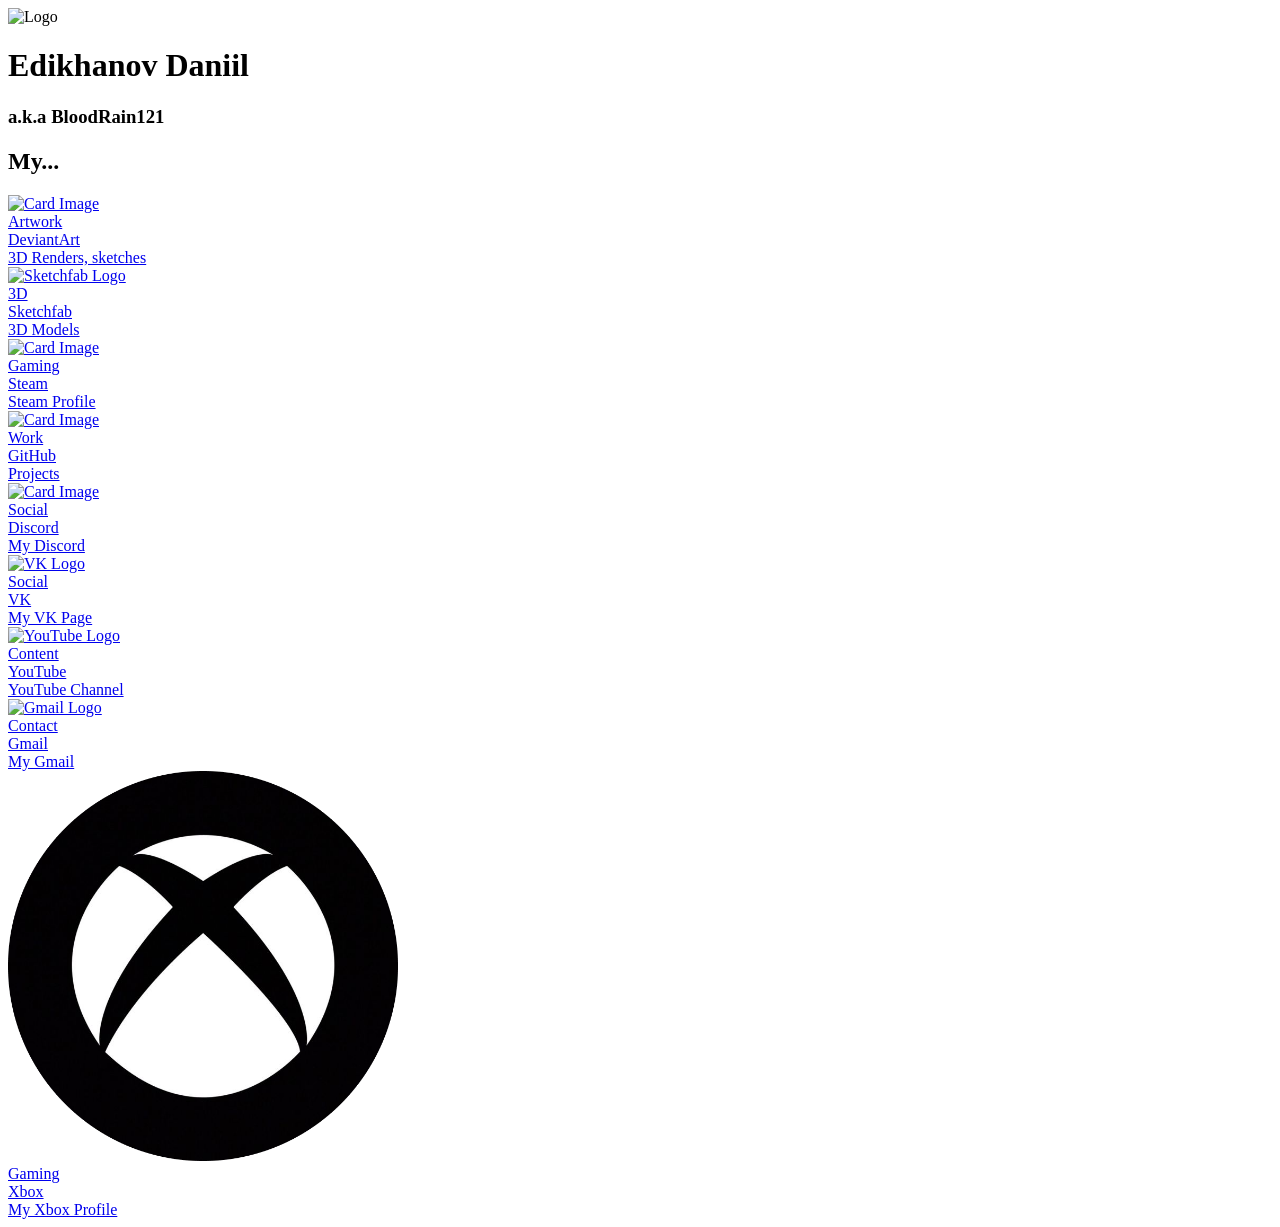
==== index.html @ c4bd2cd4 "Update index.html" ====
<!DOCTYPE html>
<html lang="en">
    <head>
        <meta charset="UTF-8">
        <meta name="viewport" content="width=device-width, initial-scale=1.0">
        <title>BloodRain | Links</title>
        <meta name="description" content="BloodRain Links">
        <meta name="author" content="Edikhanov Daniil">

        <meta property="og:description" content="BloodRain Links">
        <meta property="og:title" content="BloodRain | Portfolio">
        <meta property="og:type" content="website">

        <!-- Favicon -->
        <link rel="shortcut icon" type="image/png" href="img/favicon2.png">

        <!-- Page Style -->
        <link rel="stylesheet" type="text/css" href="style.css?version=1">    </head>

    <body>

        <!-- Header with Image & Text -->
        <div class="hero-image" style="background-image: url('img/header-bg.png');">
            <div class="coverDiv">
                <img class="coverArt rounded" src="img/AvatarIcon(Transparent).png" alt="Logo" height="350" width="350"></img>
                <div class="hero-text">
                    <h1>Edikhanov Daniil</h1>
                    <h3>a.k.a BloodRain121</h3>
                </div>
            </div>
        </div>

        <div class="descriptionDiv">
            <h2>My...</h2>

            <div class="grid">

                <a href="https://www.deviantart.com/bloodrain121png" class="card">
                    <div class="content">
                        <img src="img/deviantart-logo.png" alt="Card Image" height="390" width="390"></img>
                        <div class="card-body">
                            <div class="subtitle">Artwork</div>
                            <div class="title">DeviantArt</div>
                            <div class="description">3D Renders, sketches</div>
                        </div>
                    </div>
                </a>

                <a href="https://sketchfab.com/BloodRain121" class="card">
                    <div class="content">
                        <img src="img/sketchfab-logo.png" alt="Sketchfab Logo" height="390" width="390"></img>
                        <div class="card-body">
                            <div class="subtitle">3D</div>
                            <div class="title">Sketchfab</div>
                            <div class="description">3D Models</div>
                        </div>
                    </div>
                </a>

                <a href="https://steamcommunity.com/profiles/76561199353987558/" class="card">
                    <div class="content">
                        <img src="img/steam-logo.png" alt="Card Image" height="390" width="390"></img>
                        <div class="card-body">
                            <div class="subtitle">Gaming</div>
                            <div class="title">Steam</div>
                            <div class="description">Steam Profile</div>
                        </div>
                    </div>
                </a>

                <a href="https://github.com/BloodRain121" class="card">
                    <div class="content">
                        <img src="img/github-logo.png" alt="Card Image" height="390" width="390"></img>
                        <div class="card-body">
                            <div class="subtitle">Work</div>
                            <div class="title">GitHub</div>
                            <div class="description">Projects</div>
                        </div>
                    </div>
                </a>

                <a href="https://discordapp.com/users/991682497320595500" class="card">
                    <div class="content">
                        <img src="img/discord-logo.png" alt="Card Image" height="390" width="390"></img>
                        <div class="card-body">
                            <div class="subtitle">Social</div>
                            <div class="title">Discord</div>
                            <div class="description">My Discord</div>
                        </div>
                    </div>
                </a>

                <a href="https://vk.com/bloodrain121" class="card">
                    <div class="content">
                        <img src="img/vk-logo.png" alt="VK Logo" height="390" width="390"></img>
                        <div class="card-body">
                            <div class="subtitle">Social</div>
                            <div class="title">VK</div>
                            <div class="description">My VK Page</div>
                        </div>
                    </div>
                </a>

                <a href="https://www.youtube.com/channel/UCjHWGZRENXKmXIjes6ccqcg" class="card">
                    <div class="content">
                        <img src="img/youtube-logo.png" alt="YouTube Logo" height="390" width="390"></img>
                        <div class="card-body">
                            <div class="subtitle">Content</div>
                            <div class="title">YouTube</div>
                            <div class="description">YouTube Channel</div>
                        </div>
                    </div>
                </a>

                <a href="mailto:18042001daniil@gmail.com" class="card">
                    <div class="content">
                        <img src="img/gmail-logo.png" alt="Gmail Logo" height="390" width="390"></img>
                        <div class="card-body">
                            <div class="subtitle">Contact</div>
                            <div class="title">Gmail</div>
                            <div class="description">My Gmail</div>
                        </div>
                    </div>
                </a>

                <a href="https://www.xbox.com/play/user/BloodRain121423" class="card">
                    <div class="content">
                        <img src="img/xbox_logo.png" alt="Xbox Logo" height="390" width="390"></img>
                        <div class="card-body">
                            <div class="subtitle">Gaming</div>
                            <div class="title">Xbox</div>
                            <div class="description">My Xbox Profile</div>
                        </div>
                    </div>
                </a>
            </div>    
    </body>
</html>
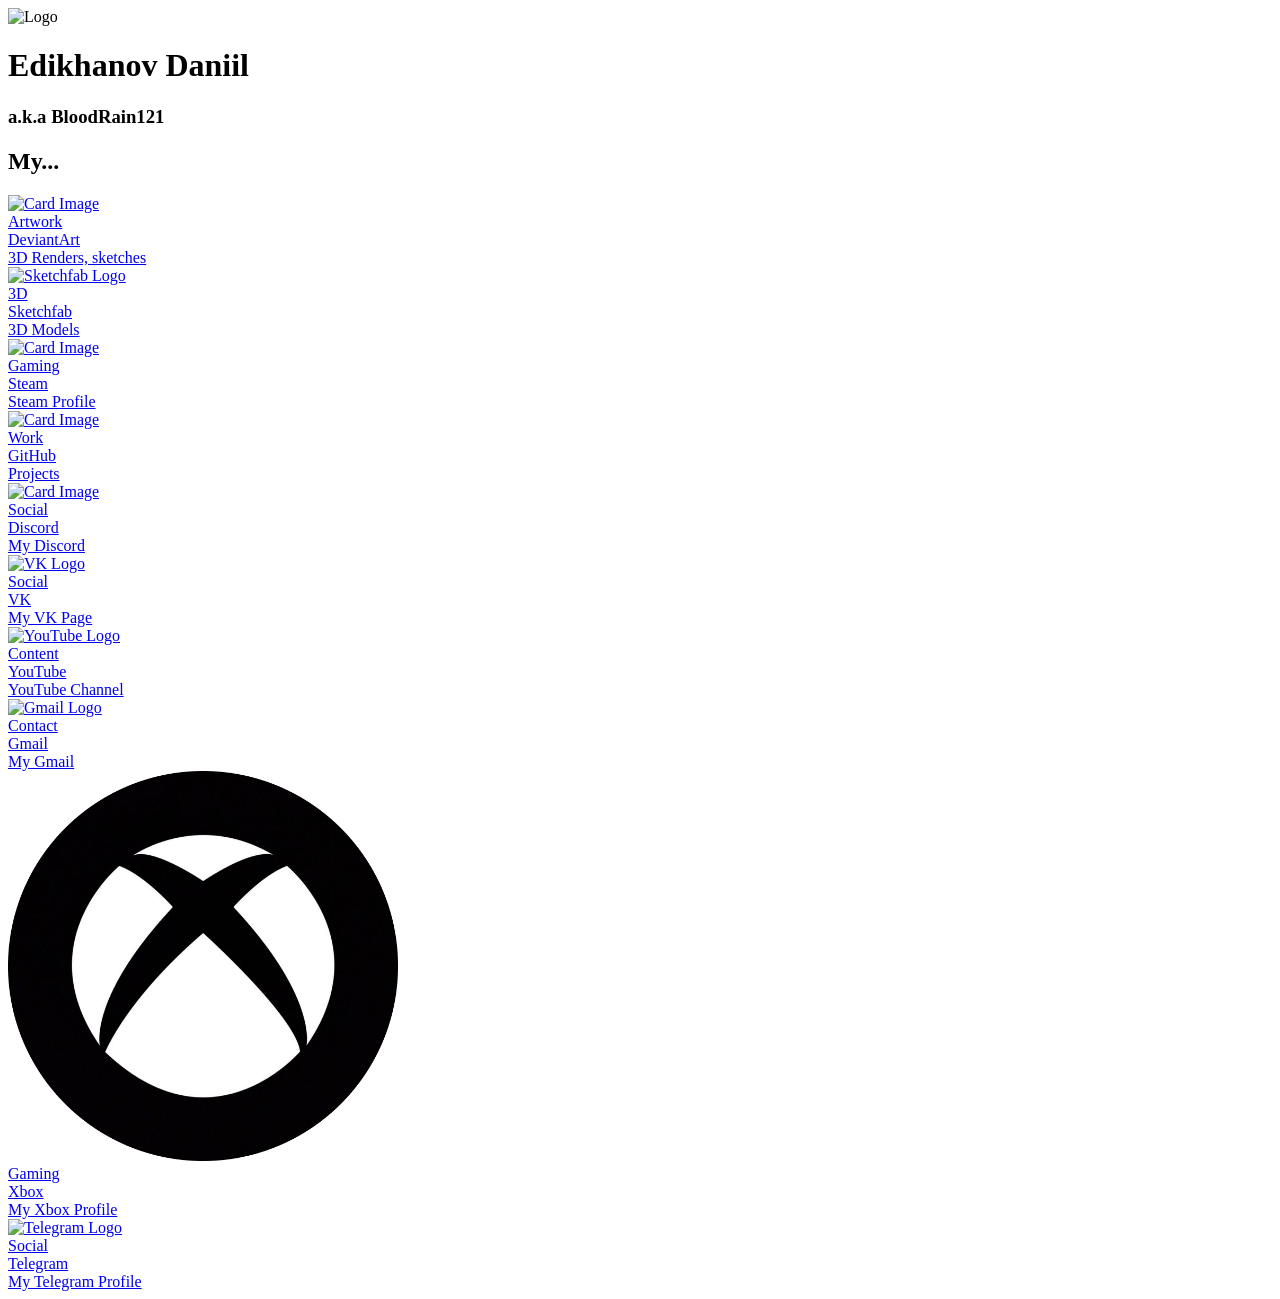
==== commit e9642476: "Add Telegram Button index.html" ====
--- a/index.html
+++ b/index.html
@@ -133,6 +133,17 @@
                         </div>
                     </div>
                 </a>
+
+                <a href="https://t.me/BloodRain121" class="card">
+                    <div class="content">
+                        <img src="img/telegram-logo.png" alt="Telegram Logo" height="390" width="390"></img>
+                        <div class="card-body">
+                            <div class="subtitle">Social</div>
+                            <div class="title">Telegram</div>
+                            <div class="description">My Telegram Profile</div>
+                        </div>
+                    </div>
+                </a>
             </div>    
     </body>
 </html>
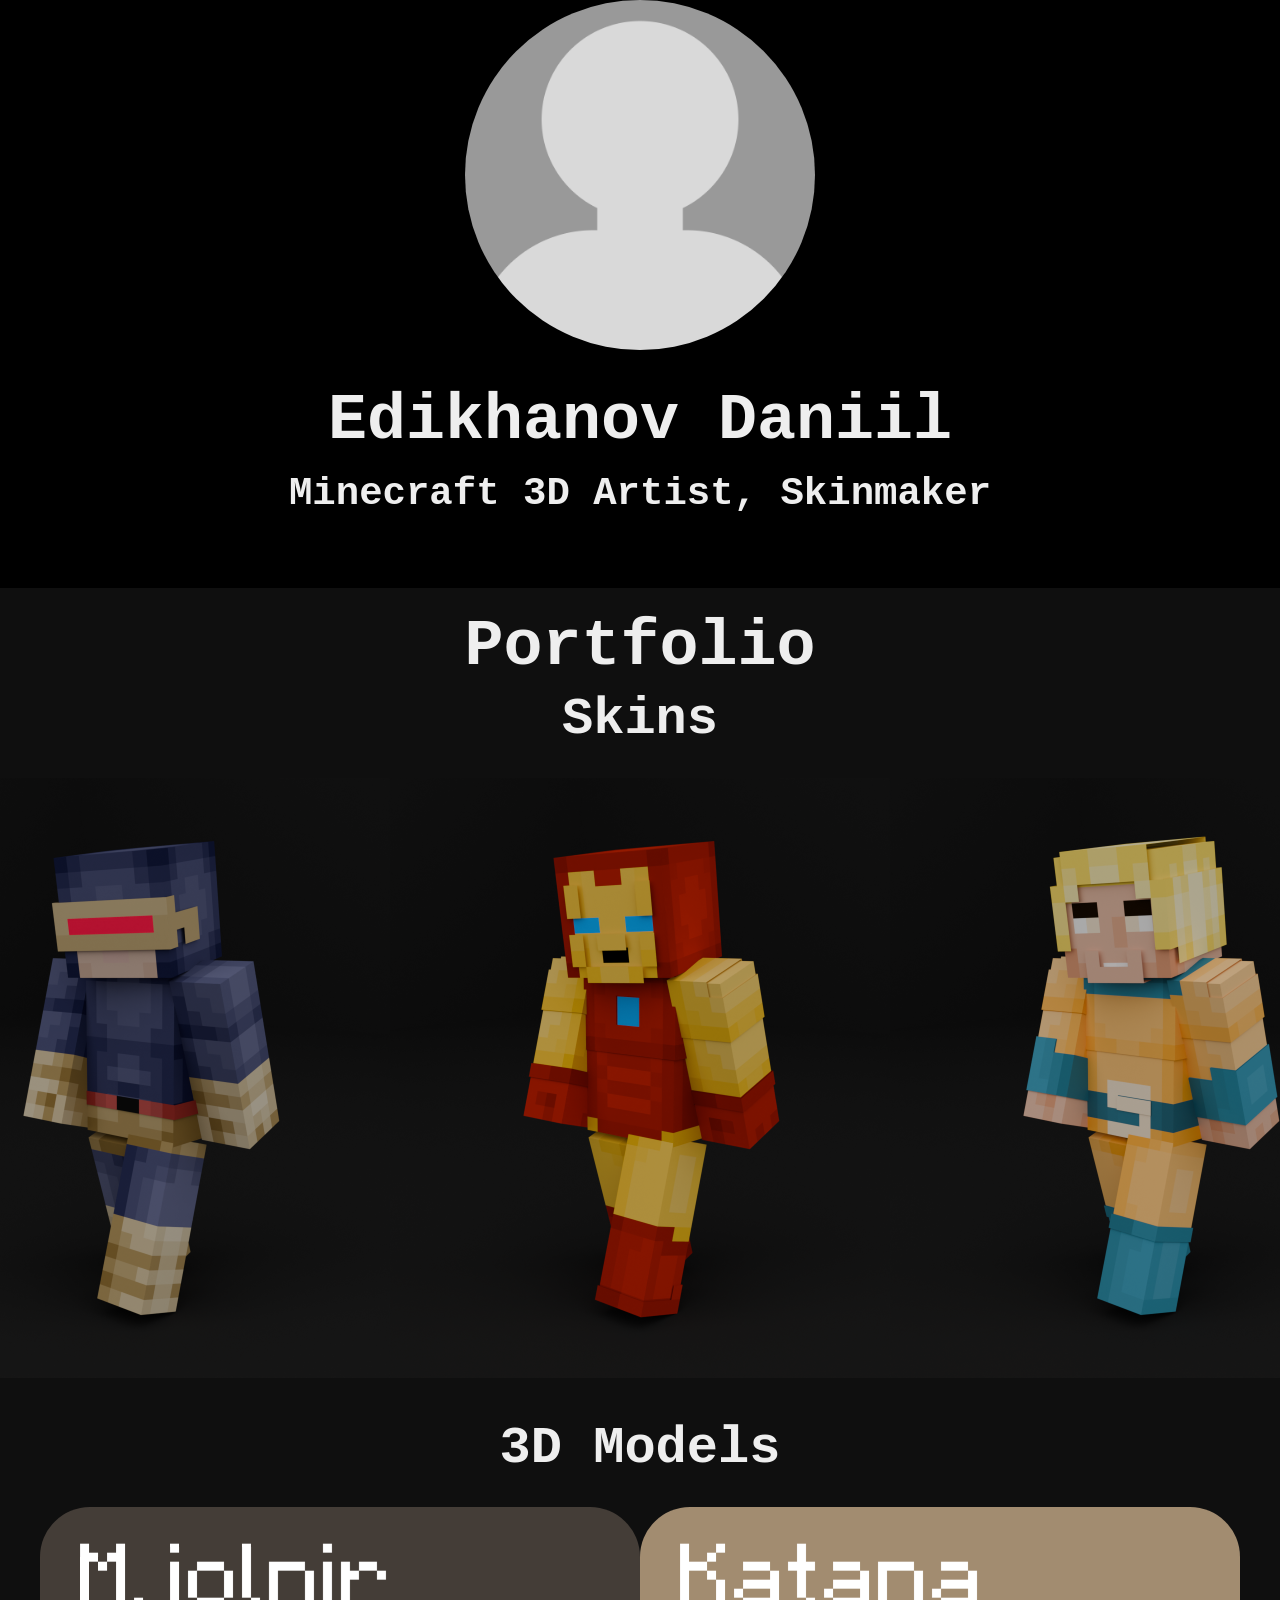
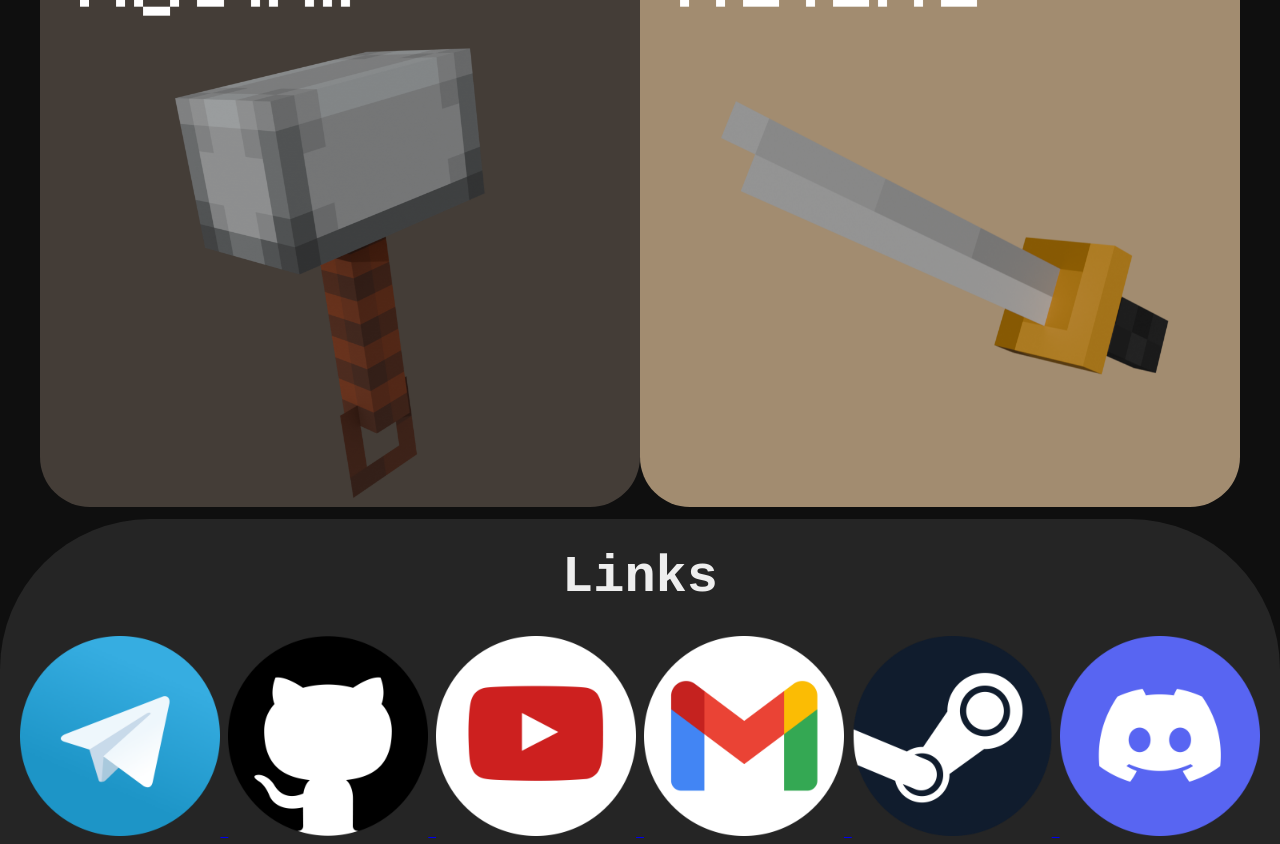
==== commit 695d84bf: "cool commit" ====
--- a/index.html
+++ b/index.html
@@ -3,147 +3,73 @@
     <head>
         <meta charset="UTF-8">
         <meta name="viewport" content="width=device-width, initial-scale=1.0">
-        <title>BloodRain | Links</title>
+        <title>BloodRain</title>
         <meta name="description" content="BloodRain Links">
         <meta name="author" content="Edikhanov Daniil">
 
         <meta property="og:description" content="BloodRain Links">
         <meta property="og:title" content="BloodRain | Portfolio">
         <meta property="og:type" content="website">
-
-        <!-- Favicon -->
-        <link rel="shortcut icon" type="image/png" href="img/favicon2.png">
-
-        <!-- Page Style -->
-        <link rel="stylesheet" type="text/css" href="style.css?version=1">    </head>
+        
+        <link rel="shortcut icon" type="image/png" href="img/favicon.png">
+        
+        <link rel="stylesheet" type="text/css" href="style.css?version=1">
+    </head>
 
     <body>
+        <div class="name">
+            <img class="logo rounded" src="img/user.png" alt="Logo" height="350" width="350"></img>
+            <h1>Edikhanov Daniil</h1>
+            <h3>Minecraft 3D Artist, Skinmaker</h3>
+        </div>
+        
+        <div class="portfolio center">
+            <h1>Portfolio</h1>
+            <h2>Skins</h2>
+            
+            <div class="skins">
+                <div class="image center">
+                    <div class="renImg">
+                        <img src="img/skins/cyclops_skin.png" alt="Cyslops skin" height="600" width="500">
+                    </div>
+                    <img src="img/skins/irom_man_skin.png" alt="Iron Man skin" height="600" width="500">
+                    <img src="img/skins/sentry_skin.png" alt="Sentry skin" height="600" width="500">
+                </div>
+            </div>
 
-        <!-- Header with Image & Text -->
-        <div class="hero-image" style="background-image: url('img/header-bg.png');">
-            <div class="coverDiv">
-                <img class="coverArt rounded" src="img/AvatarIcon(Transparent).png" alt="Logo" height="350" width="350"></img>
-                <div class="hero-text">
-                    <h1>Edikhanov Daniil</h1>
-                    <h3>a.k.a BloodRain121</h3>
+            <div class="models center">
+                <h2>3D Models</h2>
+                <div class="image center">
+                    <a href="https://sketchfab.com/3d-models/mjolnir-minecraft-955f93b87b0a421ebd26ee434c88d23a">
+                        <img class="modelImg" src="img/models/mjolnir_model.png" alt="Mjolnir Model" height="600" width="600">
+                    </a>
+                    <a href="https://sketchfab.com/3d-models/katana-ca63a3fb07914b64822c2033aa828689">
+                        <img class="modelImg" src="img/models/katana_model.png" alt="Katana Model" height="600" width="600">
+                    </a>
                 </div>
             </div>
         </div>
-
-        <div class="descriptionDiv">
-            <h2>My...</h2>
-
-            <div class="grid">
-
-                <a href="https://www.deviantart.com/bloodrain121png" class="card">
-                    <div class="content">
-                        <img src="img/deviantart-logo.png" alt="Card Image" height="390" width="390"></img>
-                        <div class="card-body">
-                            <div class="subtitle">Artwork</div>
-                            <div class="title">DeviantArt</div>
-                            <div class="description">3D Renders, sketches</div>
-                        </div>
-                    </div>
-                </a>
-
-                <a href="https://sketchfab.com/BloodRain121" class="card">
-                    <div class="content">
-                        <img src="img/sketchfab-logo.png" alt="Sketchfab Logo" height="390" width="390"></img>
-                        <div class="card-body">
-                            <div class="subtitle">3D</div>
-                            <div class="title">Sketchfab</div>
-                            <div class="description">3D Models</div>
-                        </div>
-                    </div>
-                </a>
-
-                <a href="https://steamcommunity.com/profiles/76561199353987558/" class="card">
-                    <div class="content">
-                        <img src="img/steam-logo.png" alt="Card Image" height="390" width="390"></img>
-                        <div class="card-body">
-                            <div class="subtitle">Gaming</div>
-                            <div class="title">Steam</div>
-                            <div class="description">Steam Profile</div>
-                        </div>
-                    </div>
-                </a>
-
-                <a href="https://github.com/BloodRain121" class="card">
-                    <div class="content">
-                        <img src="img/github-logo.png" alt="Card Image" height="390" width="390"></img>
-                        <div class="card-body">
-                            <div class="subtitle">Work</div>
-                            <div class="title">GitHub</div>
-                            <div class="description">Projects</div>
-                        </div>
-                    </div>
-                </a>
-
-                <a href="https://discordapp.com/users/991682497320595500" class="card">
-                    <div class="content">
-                        <img src="img/discord-logo.png" alt="Card Image" height="390" width="390"></img>
-                        <div class="card-body">
-                            <div class="subtitle">Social</div>
-                            <div class="title">Discord</div>
-                            <div class="description">My Discord</div>
-                        </div>
-                    </div>
-                </a>
-
-                <a href="https://vk.com/bloodrain121" class="card">
-                    <div class="content">
-                        <img src="img/vk-logo.png" alt="VK Logo" height="390" width="390"></img>
-                        <div class="card-body">
-                            <div class="subtitle">Social</div>
-                            <div class="title">VK</div>
-                            <div class="description">My VK Page</div>
-                        </div>
-                    </div>
-                </a>
-
-                <a href="https://www.youtube.com/channel/UCjHWGZRENXKmXIjes6ccqcg" class="card">
-                    <div class="content">
-                        <img src="img/youtube-logo.png" alt="YouTube Logo" height="390" width="390"></img>
-                        <div class="card-body">
-                            <div class="subtitle">Content</div>
-                            <div class="title">YouTube</div>
-                            <div class="description">YouTube Channel</div>
-                        </div>
-                    </div>
-                </a>
-
-                <a href="mailto:18042001daniil@gmail.com" class="card">
-                    <div class="content">
-                        <img src="img/gmail-logo.png" alt="Gmail Logo" height="390" width="390"></img>
-                        <div class="card-body">
-                            <div class="subtitle">Contact</div>
-                            <div class="title">Gmail</div>
-                            <div class="description">My Gmail</div>
-                        </div>
-                    </div>
-                </a>
-
-                <a href="https://www.xbox.com/play/user/BloodRain121423" class="card">
-                    <div class="content">
-                        <img src="img/xbox_logo.png" alt="Xbox Logo" height="390" width="390"></img>
-                        <div class="card-body">
-                            <div class="subtitle">Gaming</div>
-                            <div class="title">Xbox</div>
-                            <div class="description">My Xbox Profile</div>
-                        </div>
-                    </div>
-                </a>
-
-                <a href="https://t.me/BloodRain121" class="card">
-                    <div class="content">
-                        <img src="img/telegram-logo.png" alt="Telegram Logo" height="390" width="390"></img>
-                        <div class="card-body">
-                            <div class="subtitle">Social</div>
-                            <div class="title">Telegram</div>
-                            <div class="description">My Telegram Profile</div>
-                        </div>
-                    </div>
-                </a>
-            </div>    
+    
+    <div class="links center">
+        <h2>Links</h2>
+        <a href="https://t.me/bloodrain121">
+            <img src="img/logos/telegram_logo.png" alt="Telegram" height="200" width="200">
+        </a>
+        <a href="https://github.com/BloodRain121">
+            <img src="img/logos/github_logo.png" alt="GitHub" height="200" width="200">
+        </a>
+        <a href="https://www.youtube.com/@BloodRain121">
+            <img src="img/logos/youtube_logo.png" alt="YouTube" height="200" width="200">
+        </a>
+        <a href="mailto:18042001daniil@gmail.com">
+            <img src="img/logos/gmail_logo.png" alt="Gmail" height="200" width="200">
+        </a>
+        <a href="https://steamcommunity.com/id/BloodRain121">
+            <img src="img/logos/steam_logo.png" alt="Steam" height="200" width="200">
+        </a>
+        <a href="https://discordapp.com/users/991682497320595500">
+            <img src="img/logos/discord_logo.png" alt="Discord" height="200" width="200">
+        </a>
+    </div>
     </body>
 </html>
--- a/style.css
+++ b/style.css
@@ -0,0 +1,81 @@
+body {
+    height: 100%;
+    background-color: #0f0f0f;
+    margin: 0px;
+    line-height: 30px;
+    font-family: monospace;
+    text-align: center;
+}
+
+h1 {
+    color: #eeeeee;
+    font-size: 5em;
+}
+
+h2 {
+    color: #eeeeee;
+    font-size: 4em;
+}
+
+h3 {
+    color: #eeeeee;
+    font-size: 3em;
+}
+
+h4 {
+    color: #eeeeee;
+    font-size: 2em;
+}
+
+.rounded {
+    border-radius: 175px 175px 175px 175px;
+}
+
+.modelImg {
+    border-radius: 50px 50px 50px 50px;
+}
+
+.name {
+    padding-bottom: 40px;
+    background-color: #000000;
+}
+
+.portfolio {
+    max-width: 1600px;
+}
+
+.bio{
+    padding-bottom: 40px;
+}
+
+.center {
+    margin-inline: auto;
+}
+
+.links {
+padding-top: 1px;
+background-color: #252525;
+border-radius: 150px 150px 0px 0px;
+}
+
+.image {
+    width: 100vh;
+    display: flex;
+    flex-direction: row;
+    flex-wrap: nowrap;
+    justify-content: center;
+}
+
+@media (width <= 1000px) {
+    .image {
+        flex-wrap: wrap !important;
+    }
+
+    h1 {
+        font-size: 4em;
+    }
+
+    h2 {
+        font-size: 3em;
+    } 
+}
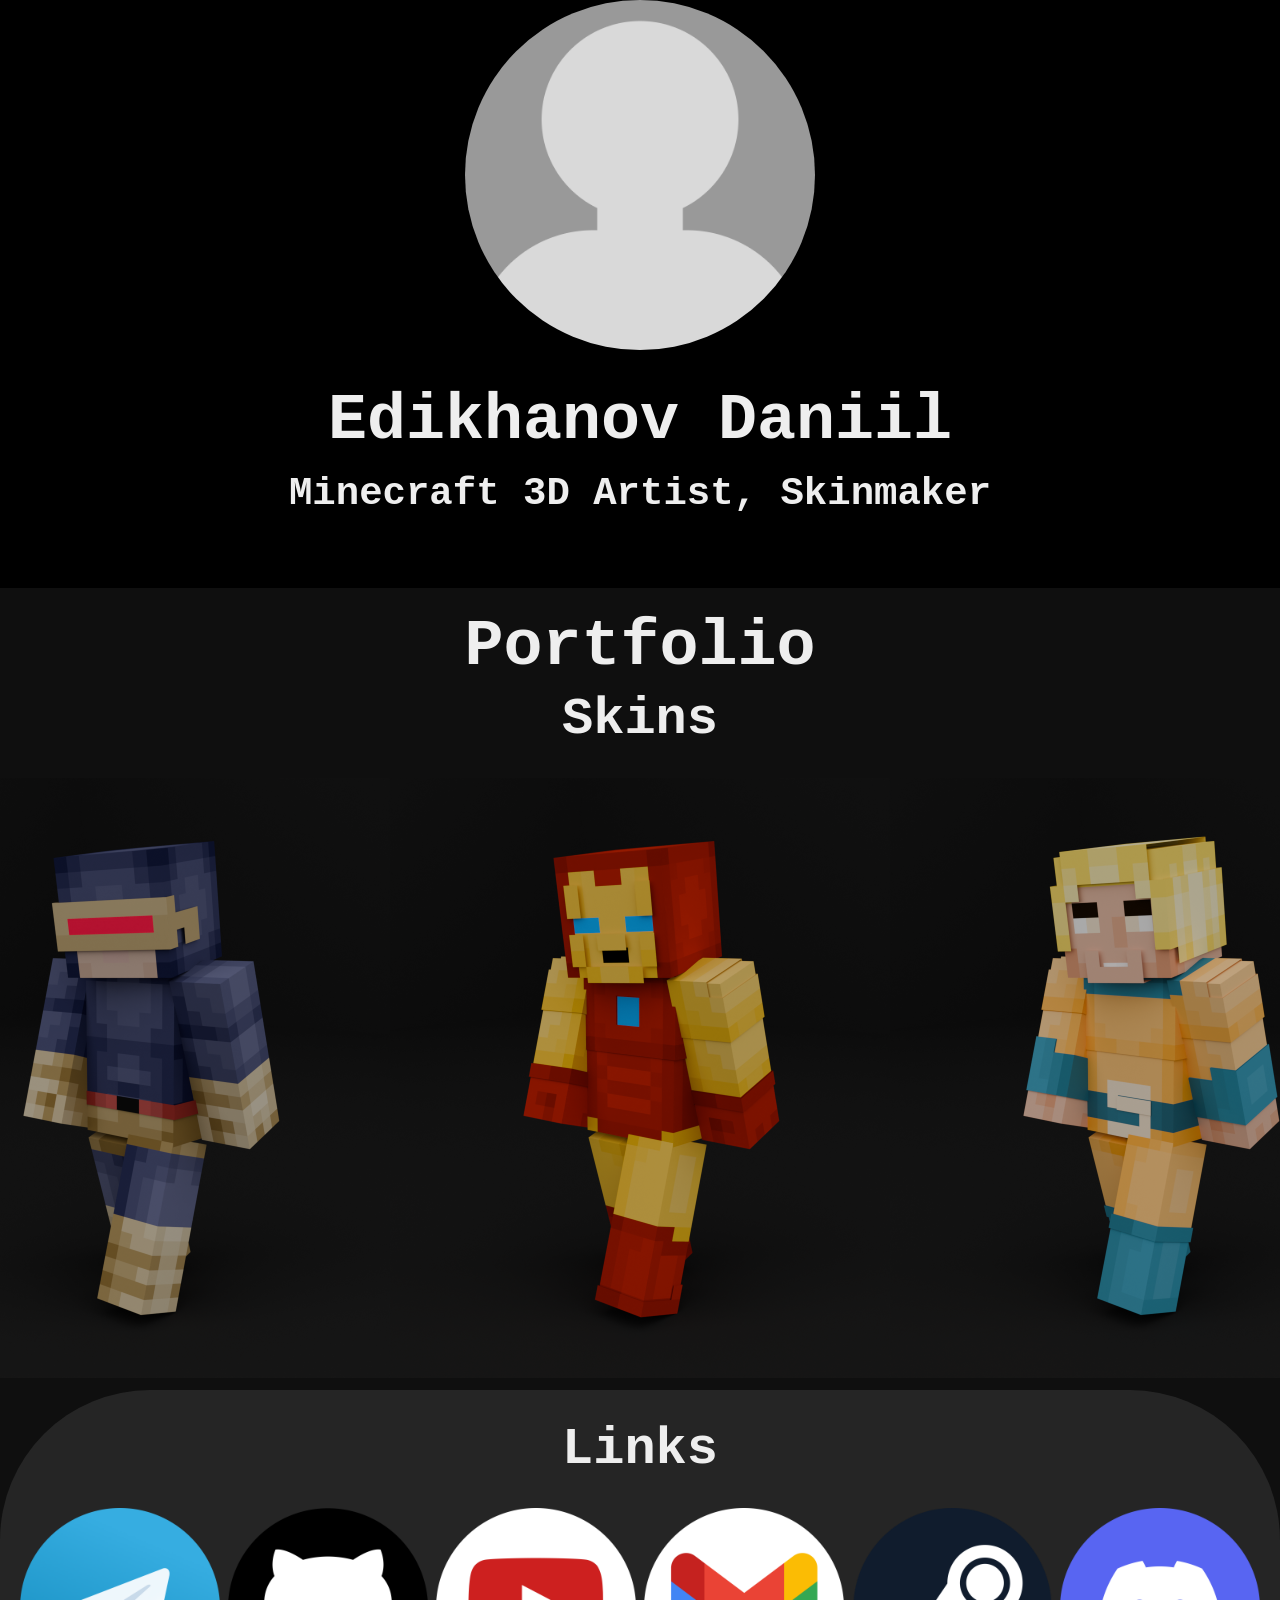
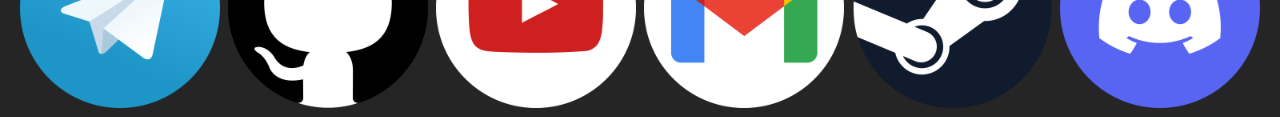
==== commit d820d944: "Remove 3D Models part" ====
--- a/index.html
+++ b/index.html
@@ -36,18 +36,6 @@
                     <img src="img/skins/sentry_skin.png" alt="Sentry skin" height="600" width="500">
                 </div>
             </div>
-
-            <div class="models center">
-                <h2>3D Models</h2>
-                <div class="image center">
-                    <a href="https://sketchfab.com/3d-models/mjolnir-minecraft-955f93b87b0a421ebd26ee434c88d23a">
-                        <img class="modelImg" src="img/models/mjolnir_model.png" alt="Mjolnir Model" height="600" width="600">
-                    </a>
-                    <a href="https://sketchfab.com/3d-models/katana-ca63a3fb07914b64822c2033aa828689">
-                        <img class="modelImg" src="img/models/katana_model.png" alt="Katana Model" height="600" width="600">
-                    </a>
-                </div>
-            </div>
         </div>
     
     <div class="links center">
--- a/style.css
+++ b/style.css
@@ -58,6 +58,11 @@
 border-radius: 150px 150px 0px 0px;
 }
 
+a {
+    text-decoration: none;
+}
+
+
 .image {
     width: 100vh;
     display: flex;
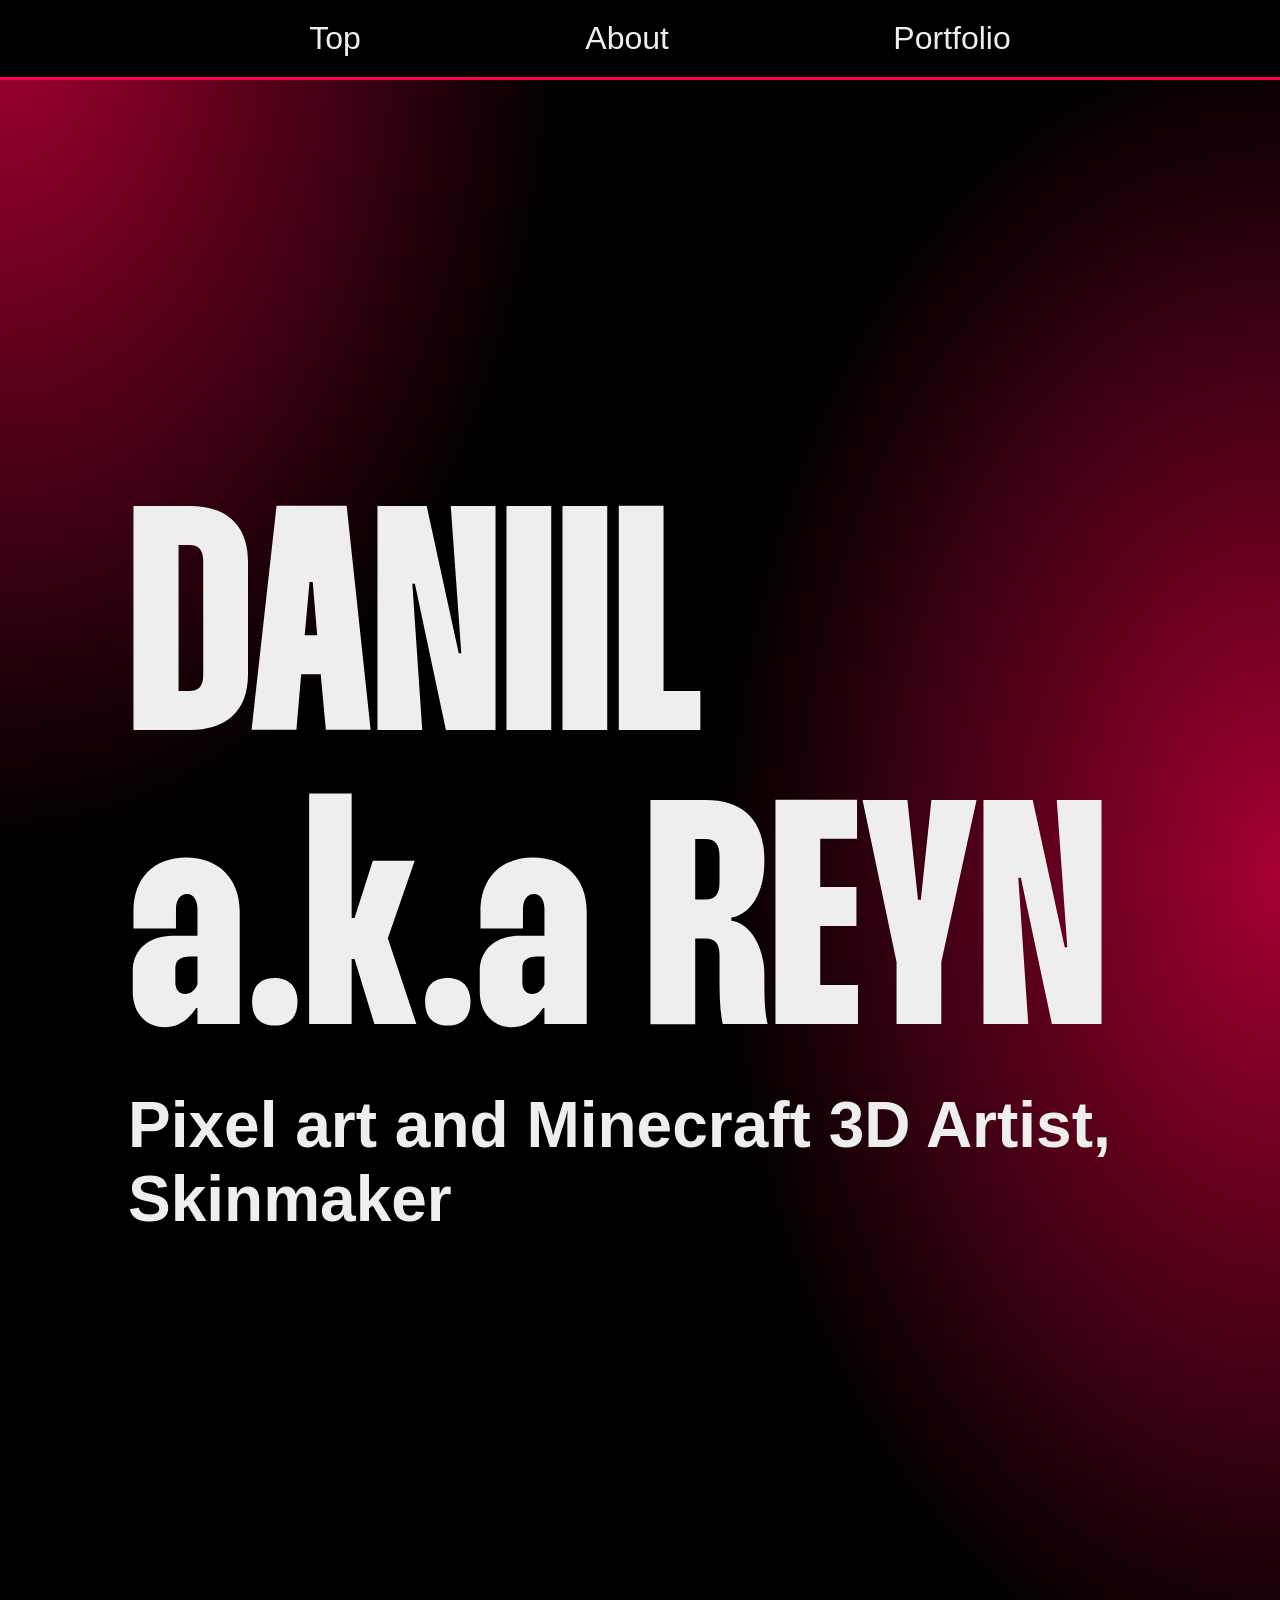
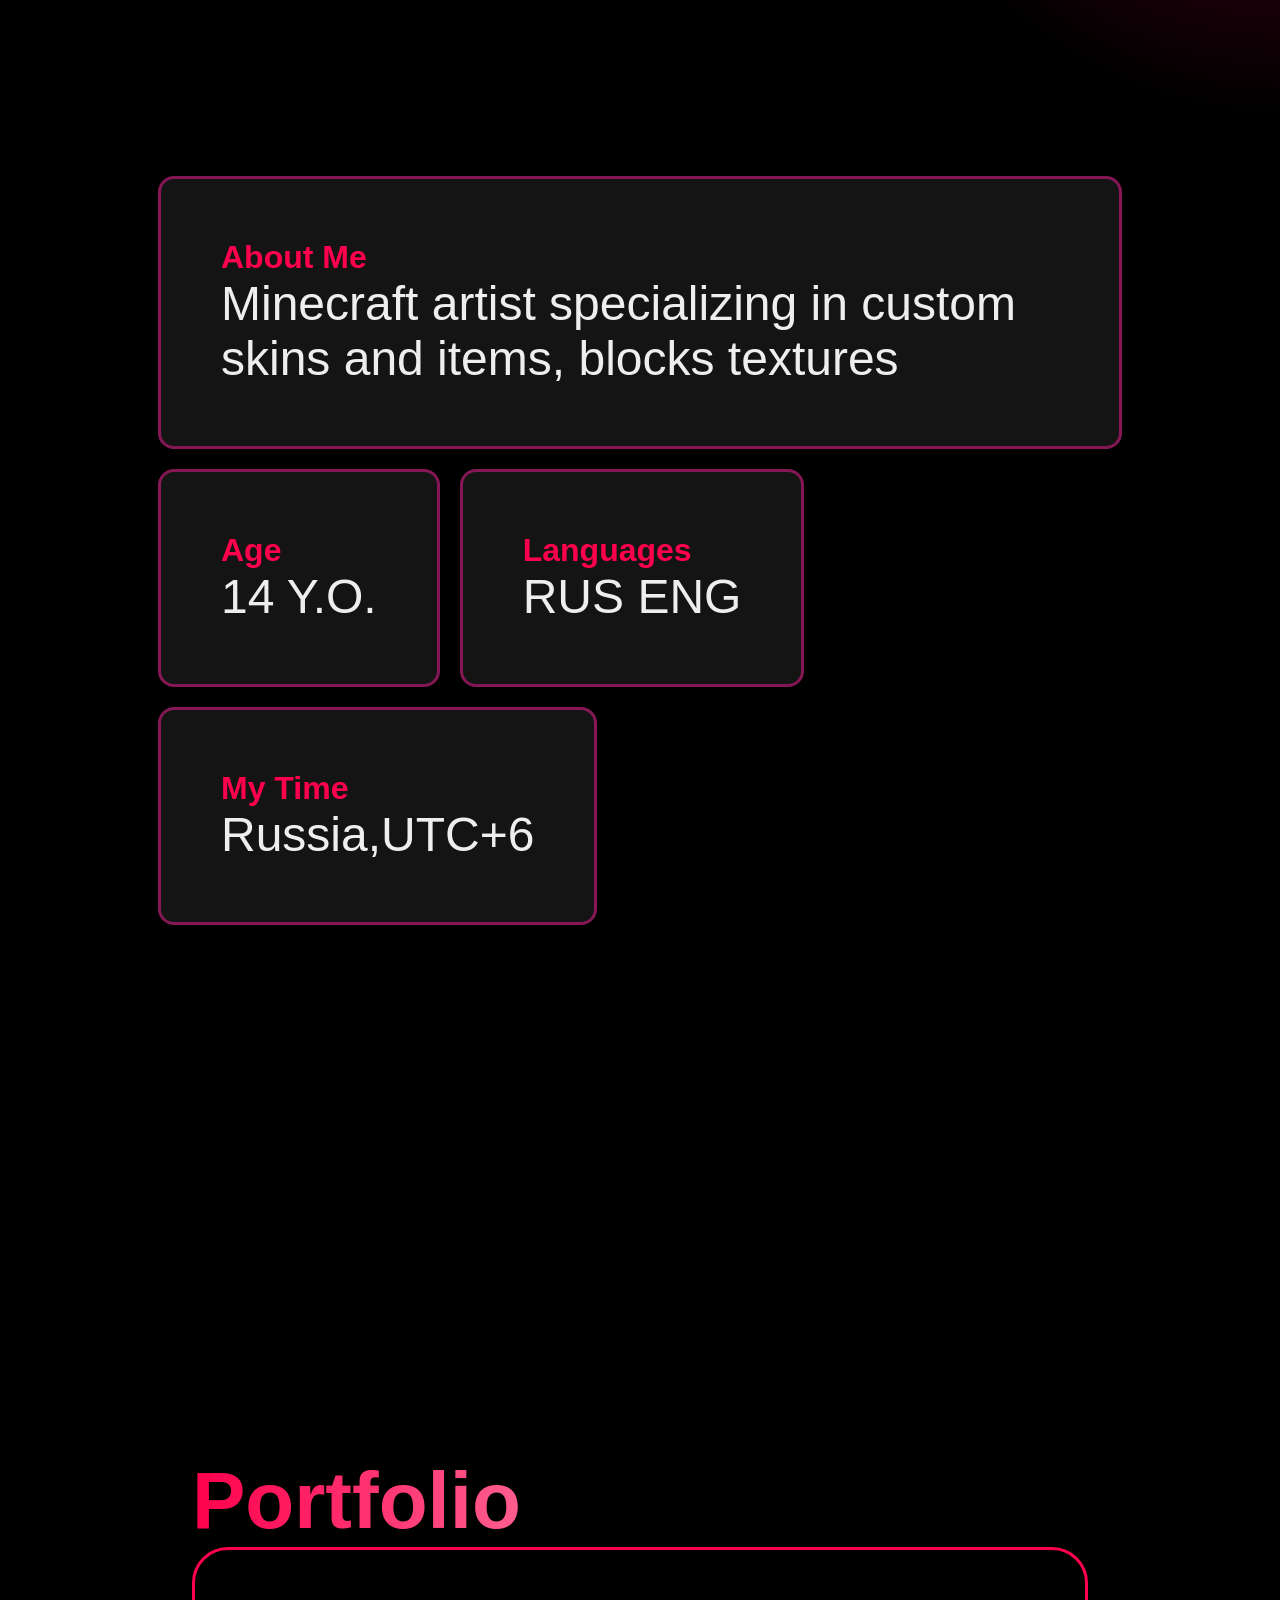
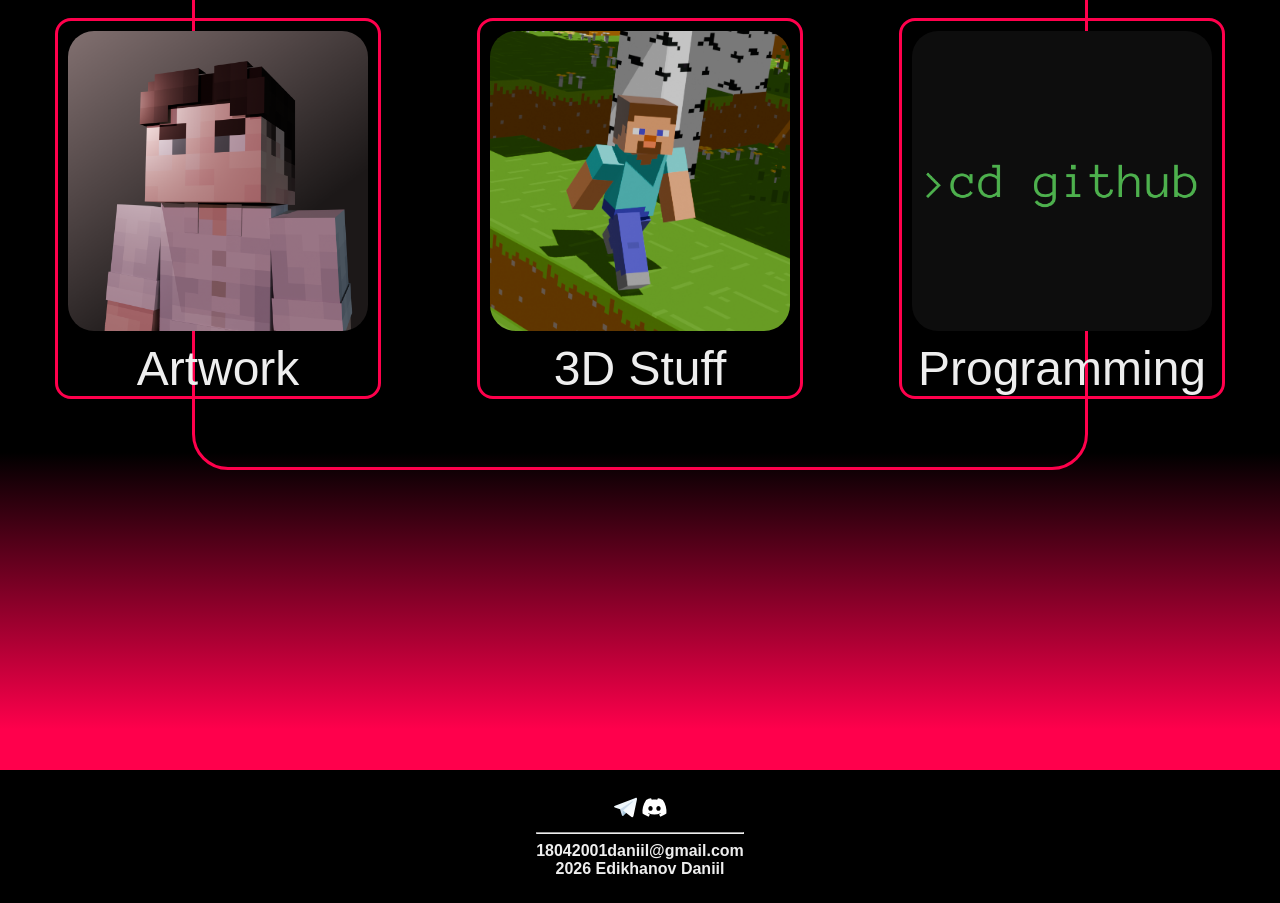
==== commit 43c1dc5c: "first commit" ====
--- a/index.html
+++ b/index.html
@@ -1,63 +1,110 @@
-<!DOCTYPE html>
+<!doctype html>
 <html lang="en">
-    <head>
-        <meta charset="UTF-8">
-        <meta name="viewport" content="width=device-width, initial-scale=1.0">
-        <title>BloodRain</title>
-        <meta name="description" content="BloodRain Links">
-        <meta name="author" content="Edikhanov Daniil">
+  <head>
+    <meta charset="UTF-8" />
+    <meta name="viewport" content="width=device-width" />
+    <title>Reyn</title>
+    <meta name="description" content="BloodRain Links" />
+    <meta name="author" content="Edikhanov Daniil" />
 
-        <meta property="og:description" content="BloodRain Links">
-        <meta property="og:title" content="BloodRain | Portfolio">
-        <meta property="og:type" content="website">
-        
-        <link rel="shortcut icon" type="image/png" href="img/favicon.png">
-        
-        <link rel="stylesheet" type="text/css" href="style.css?version=1">
-    </head>
+    <link rel="stylesheet" type="text/css" href="style.css" />
 
-    <body>
+    <script src="script.js"></script>
+  </head>
+
+  <body id="top">
+    <header>
+      <a class="navlinks" href="#top">Top</a>
+      <a class="navlinks" href="#about">About</a>
+      <a class="navlinks" href="#portfolio">Portfolio</a>
+    </header>
+    <main>
+      <div class="top">
         <div class="name">
-            <img class="logo rounded" src="img/user.png" alt="Logo" height="350" width="350"></img>
-            <h1>Edikhanov Daniil</h1>
-            <h3>Minecraft 3D Artist, Skinmaker</h3>
+          <h1>DANIIL a.k.a REYN</h1>
+          <h3>Pixel art and Minecraft 3D Artist, Skinmaker</h3>
         </div>
-        
-        <div class="portfolio center">
-            <h1>Portfolio</h1>
-            <h2>Skins</h2>
-            
-            <div class="skins">
-                <div class="image center">
-                    <div class="renImg">
-                        <img src="img/skins/cyclops_skin.png" alt="Cyslops skin" height="600" width="500">
-                    </div>
-                    <img src="img/skins/irom_man_skin.png" alt="Iron Man skin" height="600" width="500">
-                    <img src="img/skins/sentry_skin.png" alt="Sentry skin" height="600" width="500">
-                </div>
-            </div>
+      </div>
+      <div class="divoutsideinfo" id="about">
+        <div class="info">
+          <div class="info_card">
+            <h4>About Me</h4>
+            <p>
+              Minecraft artist specializing in custom skins and items, blocks
+              textures
+            </p>
+          </div>
+
+          <div class="info_card">
+            <h4>Age</h4>
+            <p class="nowrap">14 Y.O.</p>
+          </div>
+
+          <div class="info_card">
+            <h4>Languages</h4>
+            <p class="nowrap">RUS ENG</p>
+          </div>
+
+          <div class="info_card">
+            <h4>My Time</h4>
+            <a class="timelink" href="https://time.is/en/UTC%206"
+              >Russia,UTC+6</a
+            >
+          </div>
         </div>
-    
-    <div class="links center">
-        <h2>Links</h2>
-        <a href="https://t.me/bloodrain121">
-            <img src="img/logos/telegram_logo.png" alt="Telegram" height="200" width="200">
-        </a>
-        <a href="https://github.com/BloodRain121">
-            <img src="img/logos/github_logo.png" alt="GitHub" height="200" width="200">
-        </a>
-        <a href="https://www.youtube.com/@BloodRain121">
-            <img src="img/logos/youtube_logo.png" alt="YouTube" height="200" width="200">
-        </a>
-        <a href="mailto:18042001daniil@gmail.com">
-            <img src="img/logos/gmail_logo.png" alt="Gmail" height="200" width="200">
-        </a>
-        <a href="https://steamcommunity.com/id/BloodRain121">
-            <img src="img/logos/steam_logo.png" alt="Steam" height="200" width="200">
+      </div>
+
+      <div class="portfolio" id="portfolio">
+        <h2 class="gradienttext">Portfolio</h2>
+        <div class="portfoliobox">
+          <div class="cards">
+            <a class="card" href="./skins.html">
+              <img
+                src="./img/artwork.png"
+                height="300"
+                width="300"
+                style="border-radius: 26px; margin: 10px"
+              />
+              Artwork</a
+            >
+
+            <a class="card" href="https://sketchfab.com/BloodRain121/">
+              <img
+                src="./img/3D_stuff.png"
+                height="300"
+                width="300"
+                style="border-radius: 26px; margin: 10px"
+              />3D Stuff</a
+            >
+
+            <a class="card" href="https://github.com/BloodRain121/">
+              <img
+                src="./img/programming.png"
+                height="300"
+                width="300"
+                style="border-radius: 26px; margin: 10px"
+              />Programming</a
+            >
+          </div>
+        </div>
+      </div>
+    </main>
+
+    <footer>
+      <h5>
+        <a href="https://t.me/Reyn_121">
+          <img
+            src="img/logos/telegram_logo.svg"
+            class="linkimg"
+            alt="Telegram"
+          />
         </a>
         <a href="https://discordapp.com/users/991682497320595500">
-            <img src="img/logos/discord_logo.png" alt="Discord" height="200" width="200">
+          <img src="img/logos/discord_logo.svg" class="linkimg" alt="Discord" />
         </a>
-    </div>
-    </body>
+        <hr />
+        18042001daniil@gmail.com<br />2026 Edikhanov Daniil
+      </h5>
+    </footer>
+  </body>
 </html>
--- a/style.css
+++ b/style.css
@@ -1,86 +1,326 @@
+/*Base page style*/
+html {
+  scroll-behavior: smooth;
+}
+
+@font-face {
+  font-family: "Thunder";
+  src: url(./font/Thunder-BoldLC.otf);
+}
+
+::selection {
+  background-color: var(--highlight);
+}
+
+.info h4::selection {
+  color: var(--font);
+  background-color: var(--highlight);
+}
+
+:root {
+  --font: #eee;
+  --background: black;
+  --highlight: rgb(255, 0, 76);
+  --maincolor: rgb(133, 24, 84);
+}
+
+a {
+  color: var(--font);
+  text-decoration: none;
+  transition: color 300ms;
+}
+
+a:hover {
+  color: var(--highlight);
+}
+
+header {
+  background-color: var(--background);
+  position: fixed;
+  text-align: center;
+  width: 100%;
+  padding: 20px;
+  border-bottom-style: solid;
+  border-bottom-color: var(--highlight);
+}
+
+.navlinks {
+  font-size: 2rem;
+  padding: 10px;
+  margin-inline: 100px;
+}
+
 body {
-    height: 100%;
-    background-color: #0f0f0f;
-    margin: 0px;
-    line-height: 30px;
-    font-family: monospace;
-    text-align: center;
+  background-color: var(--background);
+  font-family: sans-serif;
+  margin: 0;
 }
 
 h1 {
-    color: #eeeeee;
-    font-size: 5em;
+  font-family: "Thunder";
+  color: var(--font);
+  font-size: 20rem;
+  margin: 0;
+}
+
+h1::selection {
+  color: var(--font);
 }
 
 h2 {
-    color: #eeeeee;
-    font-size: 4em;
+  color: var(--font);
+  font-size: 5rem;
+  margin: 0;
 }
 
 h3 {
-    color: #eeeeee;
-    font-size: 3em;
+  color: var(--font);
+  font-size: 4rem;
+  margin: 0;
 }
 
 h4 {
-    color: #eeeeee;
-    font-size: 2em;
-}
-
-.rounded {
-    border-radius: 175px 175px 175px 175px;
-}
-
-.modelImg {
-    border-radius: 50px 50px 50px 50px;
+  color: var(--font);
+  font-size: 2rem;
+  margin: 0;
+}
+
+h5 {
+  color: var(--font);
+  font-size: 1rem;
+  margin: 0;
+}
+
+p {
+  color: var(--font);
+  font-size: 3rem;
+  margin: 0;
+}
+
+main {
+  background-image: linear-gradient(
+    0deg,
+    var(--highlight) 1%,
+    var(--background) 8%
+  );
+}
+
+.gradienttext {
+  -webkit-background-clip: text;
+  background-image: linear-gradient(
+    -90deg,
+    rgb(255, 255, 255),
+    rgb(255, 0, 76)
+  );
+  -webkit-text-fill-color: transparent;
+}
+
+.gradienttext::selection {
+  color: var(--font);
+}
+
+.top {
+  background-image:
+    radial-gradient(
+      ellipse 400px 600px at left top,
+      var(--highlight) -76%,
+      transparent 141%
+    ),
+    radial-gradient(
+      ellipse 400px 600px at right center,
+      var(--highlight) -76%,
+      transparent 141%
+    );
+  padding-top: 500px;
+  padding-bottom: 510px;
+  font-size: 15px;
 }
 
 .name {
-    padding-bottom: 40px;
-    background-color: #000000;
+  width: 80%;
+  margin-left: auto;
+  margin-right: auto;
+}
+
+.divoutsideinfo {
+  display: flex;
+  justify-content: center;
+  width: 80%;
+  margin-inline: auto;
+}
+
+.info {
+  display: flex;
+  justify-content: start;
+  width: fit-content;
+  padding: 20px;
+  margin-bottom: 500px;
+  flex-wrap: wrap;
+  margin-inline: auto;
+}
+
+.info_card {
+  background: rgba(29, 29, 29, 0.7);
+  border-color: var(--maincolor);
+  border-radius: 16px;
+  font-size: 3em;
+  border-style: solid;
+  margin: 10px;
+  padding: 60px;
+}
+
+.info_card:hover {
+  border-color: var(--highlight);
+  size: 5em;
+}
+
+.info h4 {
+  color: var(--highlight);
+}
+
+.nowrap {
+  word-break: keep-all;
+}
+
+.timelink {
+  font-size: 3rem;
 }
 
 .portfolio {
-    max-width: 1600px;
-}
-
-.bio{
-    padding-bottom: 40px;
-}
-
-.center {
-    margin-inline: auto;
-}
-
-.links {
-padding-top: 1px;
-background-color: #252525;
-border-radius: 150px 150px 0px 0px;
-}
-
-a {
-    text-decoration: none;
-}
-
-
-.image {
-    width: 100vh;
-    display: flex;
-    flex-direction: row;
-    flex-wrap: nowrap;
-    justify-content: center;
-}
-
-@media (width <= 1000px) {
-    .image {
-        flex-wrap: wrap !important;
-    }
-
-    h1 {
-        font-size: 4em;
-    }
-
-    h2 {
-        font-size: 3em;
-    } 
-}+  width: 70%;
+  margin-left: auto;
+  margin-right: auto;
+  padding-bottom: 300px;
+}
+
+.portfoliobox {
+  padding: 20px;
+  background: transparent;
+  border-color: var(--highlight);
+  border-radius: 36px;
+  border-style: solid;
+}
+
+.cards {
+  display: flex;
+  text-align: center;
+  justify-content: center;
+  align-items: center;
+}
+
+.card {
+  width: 100%;
+  background: transparent;
+  border-color: var(--highlight);
+  border-radius: 16px;
+  font-size: 3rem;
+  border-style: solid;
+  margin-inline: 1em;
+  margin-block: 1em;
+  display: flex;
+  flex-direction: column;
+  align-items: center;
+}
+
+.linkimg {
+  width: 25px;
+  height: 25px;
+}
+
+footer {
+  font-family: sans-serif;
+  display: flex;
+  text-align: center;
+  justify-content: center;
+  width: 100%;
+  background-color: var(--background);
+  padding-top: 25px;
+  padding-bottom: 25px;
+}
+
+@media (max-width: 1000px) {
+  header {
+    padding: 10px;
+  }
+
+  .navlinks {
+    font-size: 1.2rem;
+    margin-inline: 10px;
+  }
+
+  h1 {
+    font-size: 4rem;
+  }
+
+  h2 {
+    font-size: 2.5rem;
+  }
+
+  h3 {
+    font-size: 2rem;
+  }
+
+  h4 {
+    font-size: 1.5rem;
+  }
+
+  .timelink {
+    font-size: 2rem;
+  }
+
+  p {
+    font-size: 1.8rem;
+  }
+
+  .top {
+    padding-top: 250px;
+    padding-bottom: 250px;
+  }
+
+  .divoutsideinfo {
+    width: 95%;
+  }
+
+  .info {
+    width: 100%;
+    padding: 10px;
+    margin-bottom: 100px;
+  }
+
+  .info_card {
+    padding: 30px 20px;
+    font-size: 2rem;
+    margin: 5px;
+  }
+
+  .portfolio {
+    width: 90%;
+    padding-bottom: 150px;
+  }
+
+  .cards {
+    flex-direction: column;
+  }
+
+  .card {
+    margin-inline: 0;
+    margin-block: 0.5em;
+    font-size: 2rem;
+    width: 90%;
+  }
+
+  .card img {
+    width: 200px;
+    height: 200px;
+  }
+
+  .linkimg {
+    width: 20px;
+    height: 20px;
+  }
+
+  footer {
+    padding-top: 15px;
+    padding-bottom: 15px;
+  }
+}
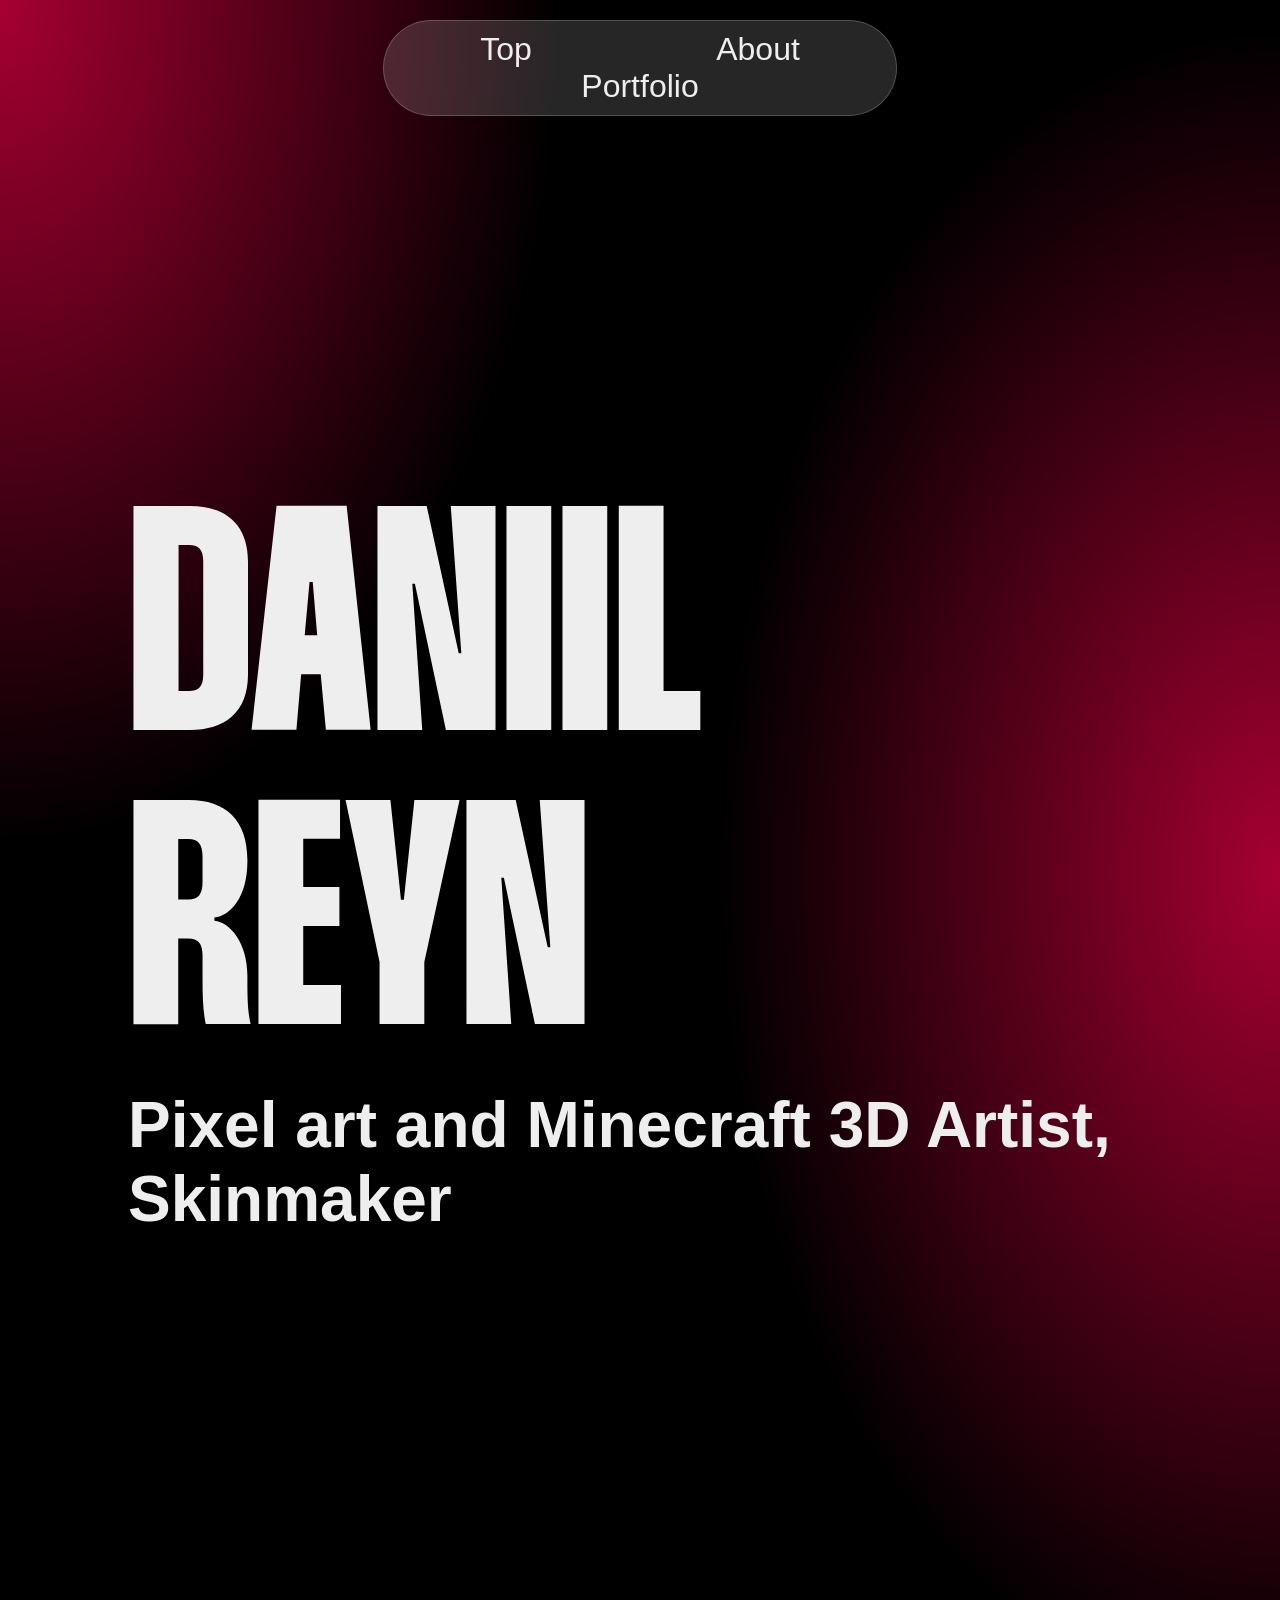
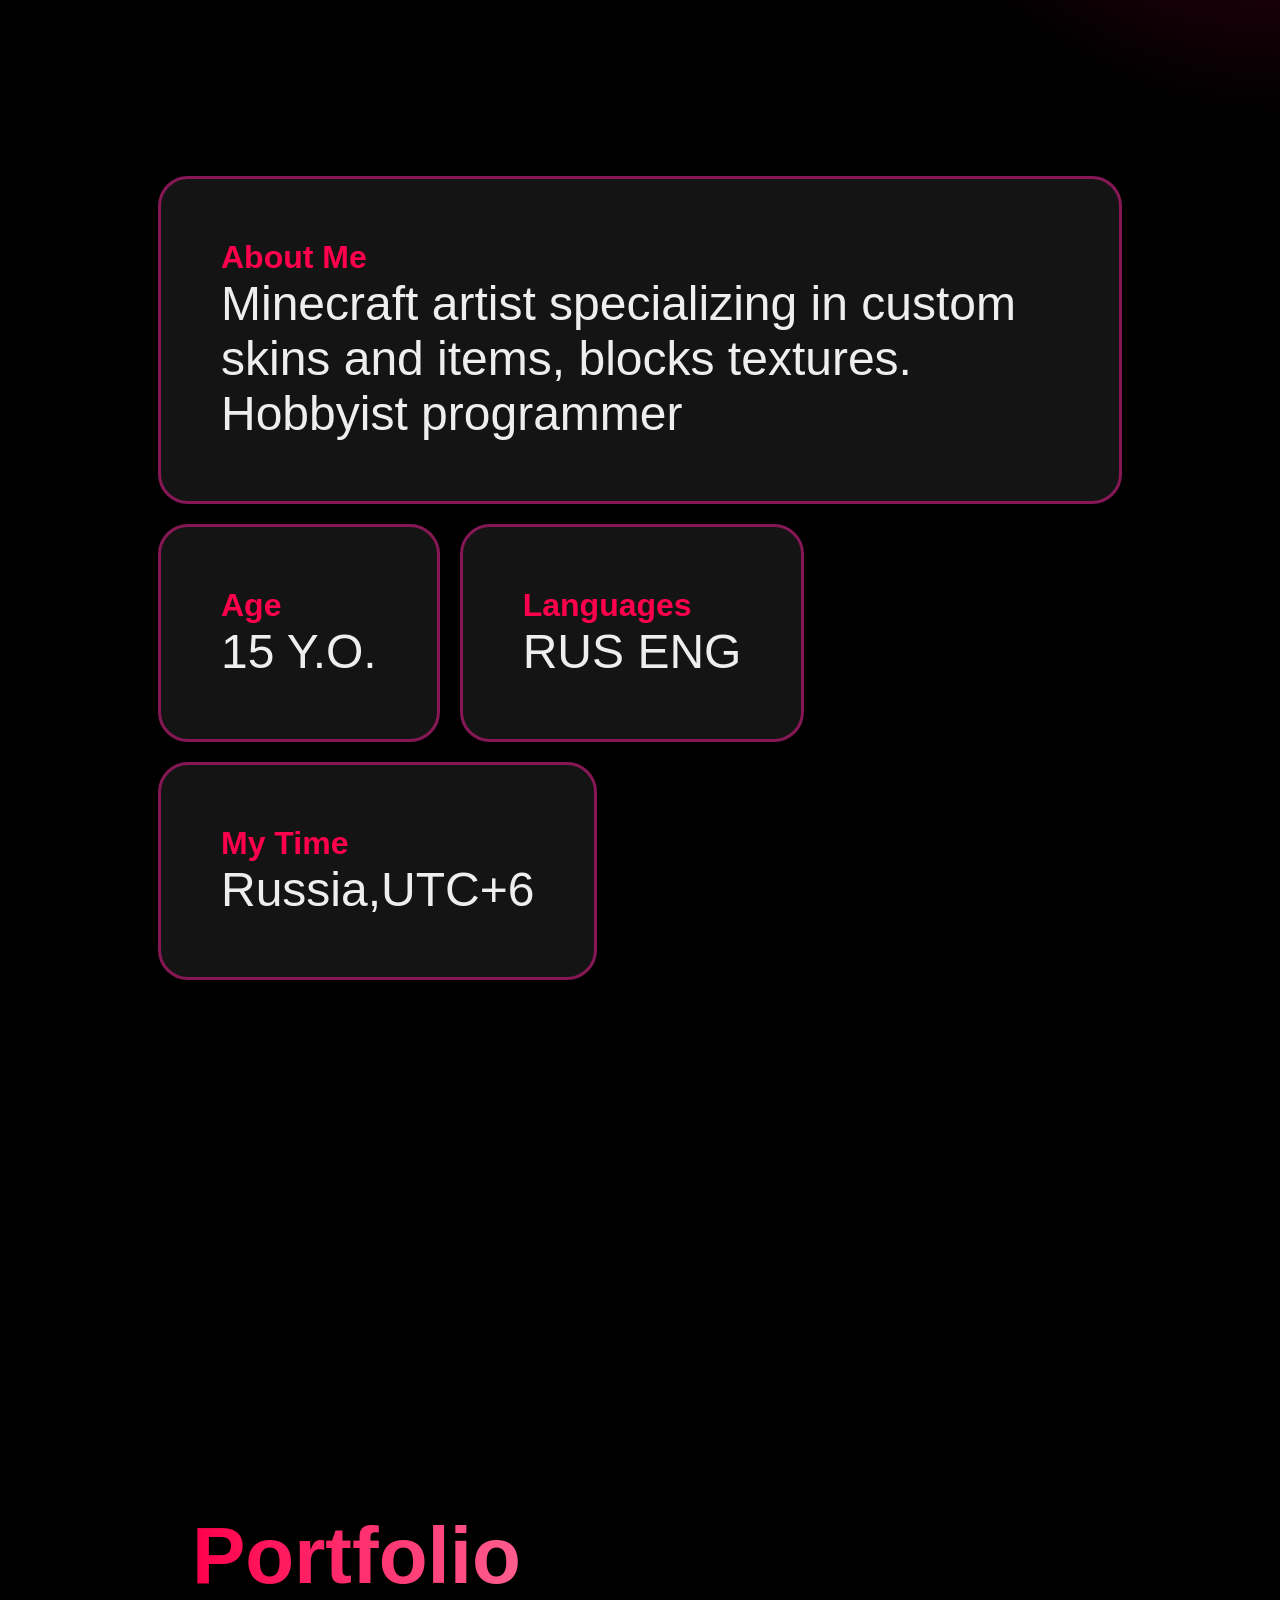
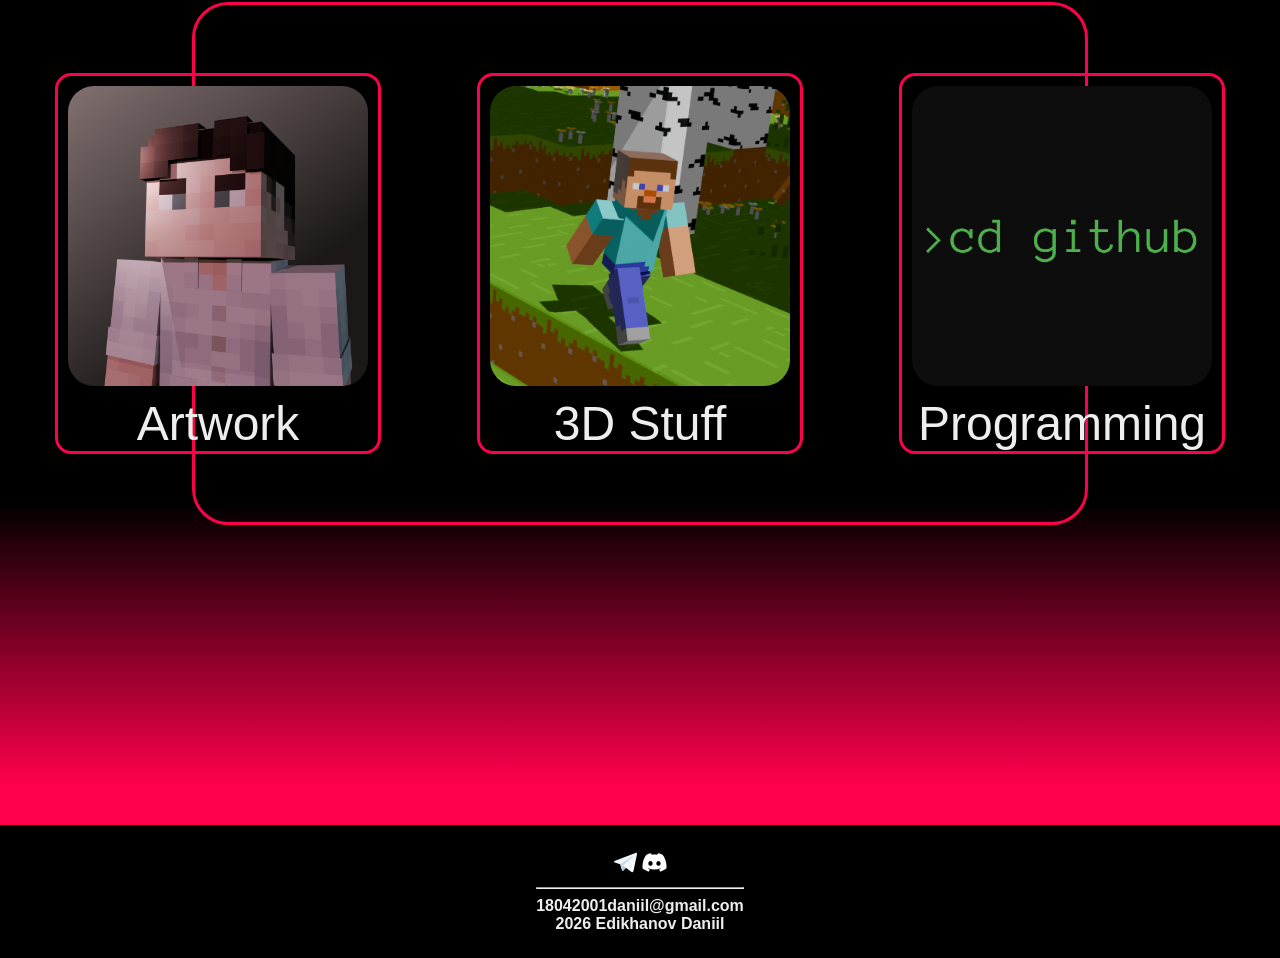
==== commit 49b75754: "Skins portfolio update and other" ====
--- a/index.html
+++ b/index.html
@@ -21,7 +21,7 @@
     <main>
       <div class="top">
         <div class="name">
-          <h1>DANIIL a.k.a REYN</h1>
+          <h1>DANIIL REYN</h1>
           <h3>Pixel art and Minecraft 3D Artist, Skinmaker</h3>
         </div>
       </div>
@@ -31,13 +31,13 @@
             <h4>About Me</h4>
             <p>
               Minecraft artist specializing in custom skins and items, blocks
-              textures
+              textures. Hobbyist programmer
             </p>
           </div>
 
           <div class="info_card">
             <h4>Age</h4>
-            <p class="nowrap">14 Y.O.</p>
+            <p class="nowrap">15 Y.O.</p>
           </div>
 
           <div class="info_card">
--- a/style.css
+++ b/style.css
@@ -35,19 +35,26 @@
 }
 
 header {
-  background-color: var(--background);
   position: fixed;
   text-align: center;
-  width: 100%;
-  padding: 20px;
-  border-bottom-style: solid;
-  border-bottom-color: var(--highlight);
+  width: 40%;
+  left: 50%;
+  transform: translateX(-50%);
+  margin-top: 20px;
+  padding-top: 10px;
+  padding-bottom: 10px;
+  background-image: linear-gradient(var(--highlight) 0%, transparent 100%);
+  background: rgba(255, 255, 255, 0.15);
+  backdrop-filter: blur(10px);
+  -webkit-backdrop-filter: blur(10px);
+  border: 1px solid rgba(255, 255, 255, 0.2);
+  border-radius: 50px;
+  box-shadow: 0 4px 30px rgba(0, 0, 0, 0.1);
 }
 
 .navlinks {
   font-size: 2rem;
-  padding: 10px;
-  margin-inline: 100px;
+  margin-inline: 90px;
 }
 
 body {
@@ -162,7 +169,7 @@
 .info_card {
   background: rgba(29, 29, 29, 0.7);
   border-color: var(--maincolor);
-  border-radius: 16px;
+  border-radius: 30px;
   font-size: 3em;
   border-style: solid;
   margin: 10px;
@@ -238,8 +245,9 @@
   padding-bottom: 25px;
 }
 
-@media (max-width: 1000px) {
+@media (max-width: 1100px) {
   header {
+    width: 70%;
     padding: 10px;
   }
 
@@ -249,7 +257,7 @@
   }
 
   h1 {
-    font-size: 4rem;
+    font-size: 5rem;
   }
 
   h2 {
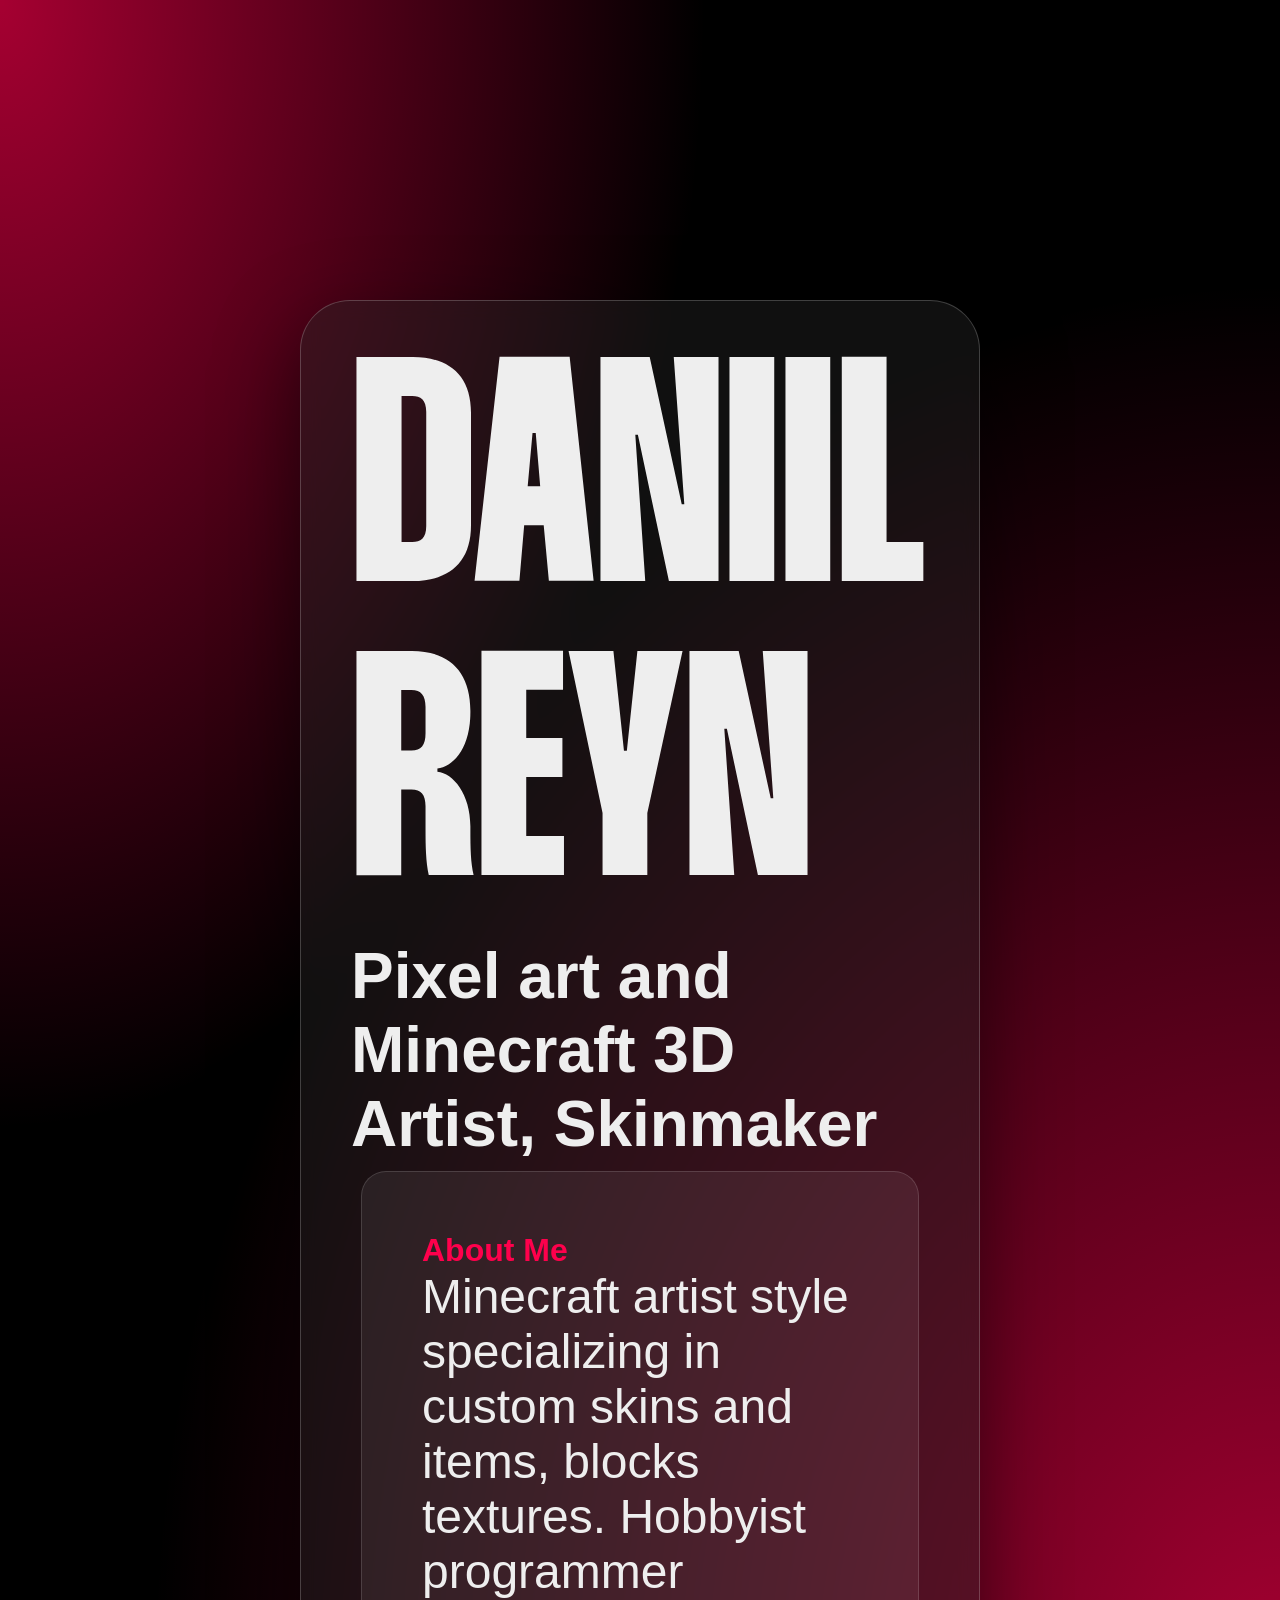
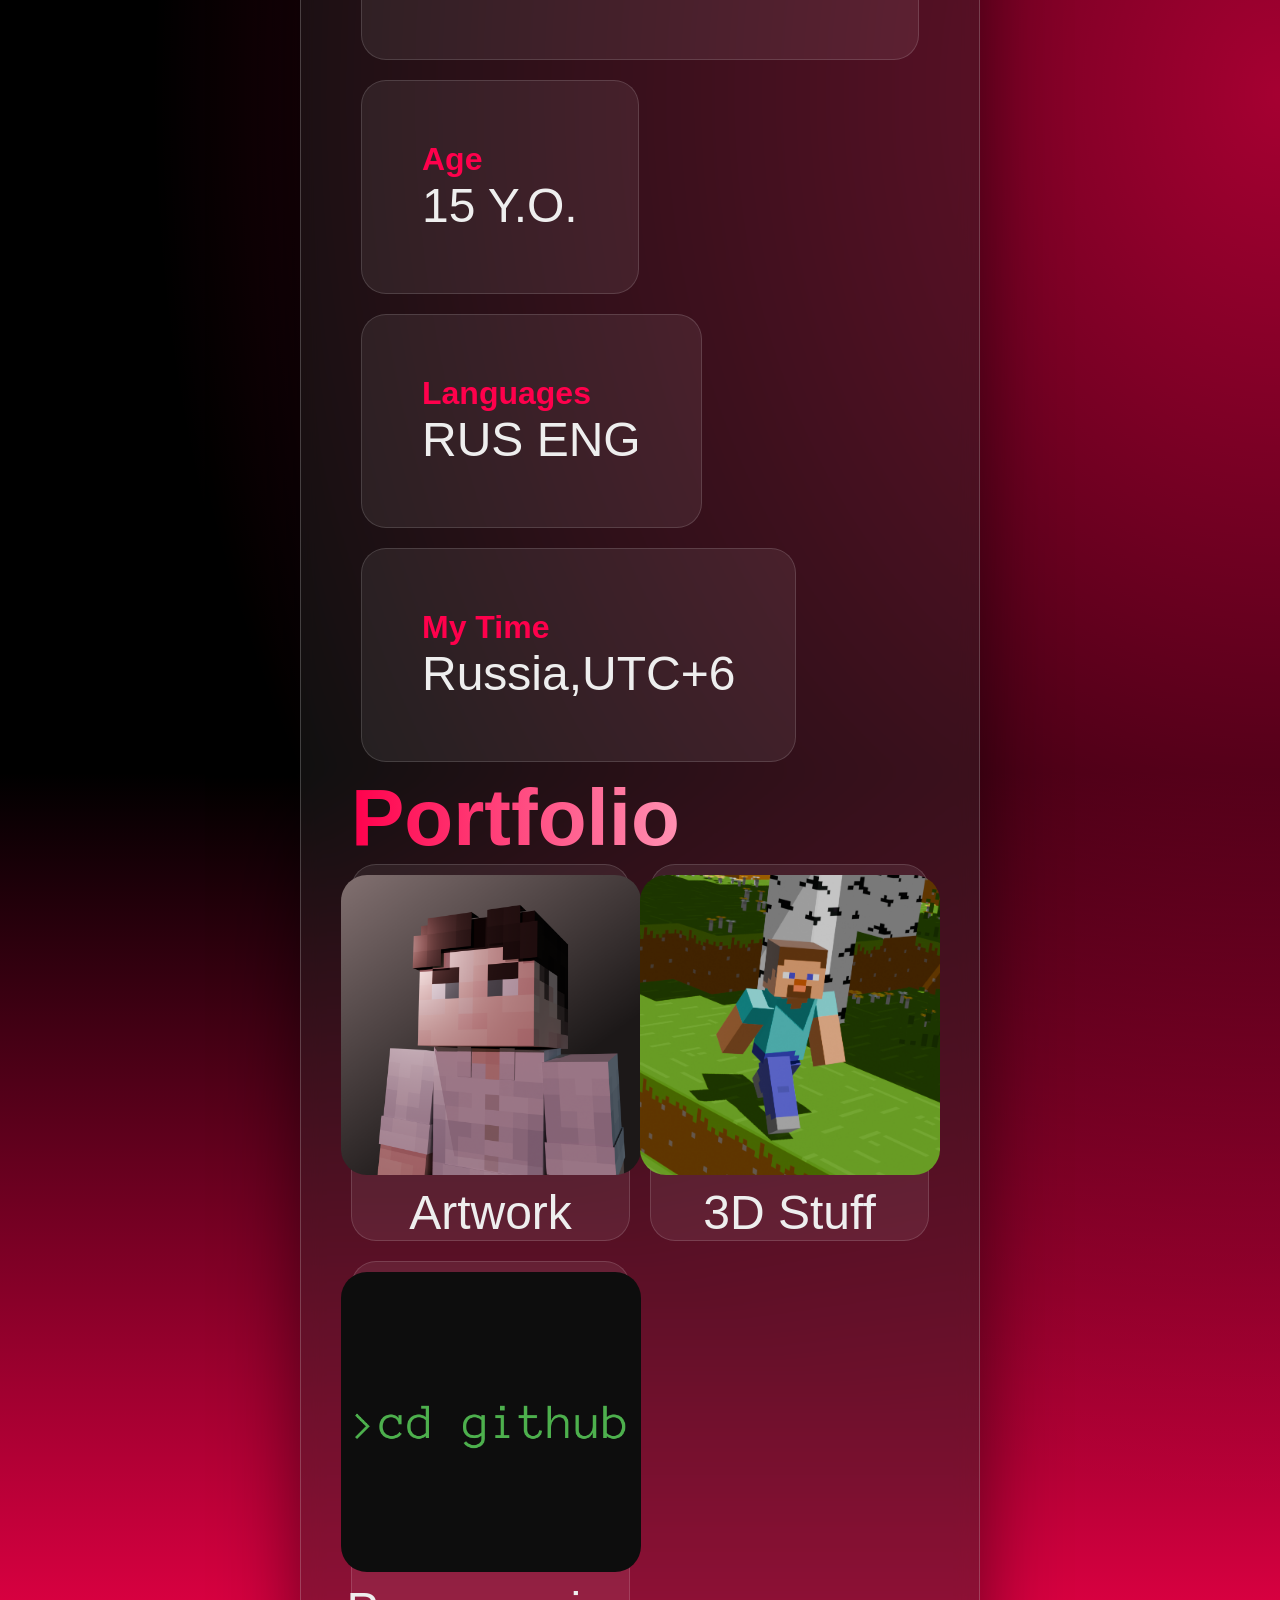
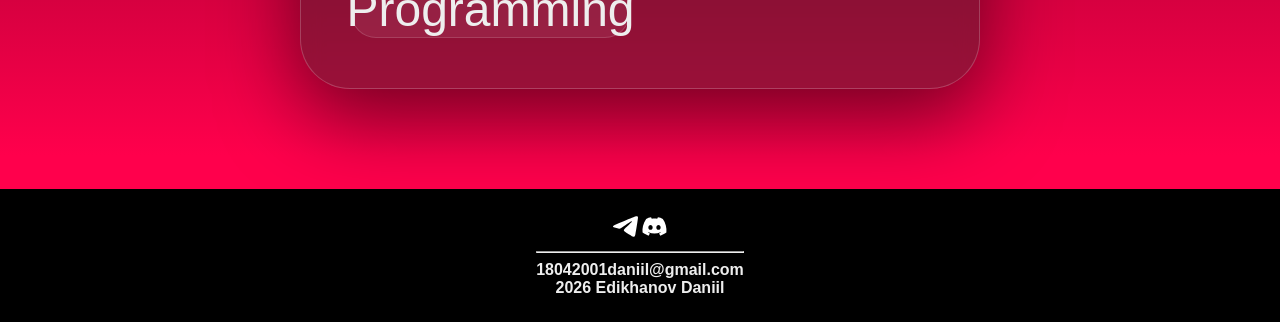
==== commit f112d2bb: "Massive main page design update" ====
--- a/index.html
+++ b/index.html
@@ -12,80 +12,68 @@
     <script src="script.js"></script>
   </head>
 
-  <body id="top">
-    <header>
-      <a class="navlinks" href="#top">Top</a>
-      <a class="navlinks" href="#about">About</a>
-      <a class="navlinks" href="#portfolio">Portfolio</a>
-    </header>
+  <body>
     <main>
-      <div class="top">
-        <div class="name">
-          <h1>DANIIL REYN</h1>
-          <h3>Pixel art and Minecraft 3D Artist, Skinmaker</h3>
-        </div>
-      </div>
-      <div class="divoutsideinfo" id="about">
+      <div class="blur-box">
+        <h1>DANIIL REYN</h1>
+        <h3>Pixel art and Minecraft 3D Artist, Skinmaker</h3>
         <div class="info">
-          <div class="info_card">
+          <div class="info_card blur-card">
             <h4>About Me</h4>
             <p>
-              Minecraft artist specializing in custom skins and items, blocks
-              textures. Hobbyist programmer
+              Minecraft artist style specializing in custom skins and items,
+              blocks textures. Hobbyist programmer
             </p>
           </div>
 
-          <div class="info_card">
+          <div class="info_card blur-card">
             <h4>Age</h4>
-            <p class="nowrap">15 Y.O.</p>
+            <p>15 Y.O.</p>
           </div>
 
-          <div class="info_card">
+          <div class="info_card blur-card">
             <h4>Languages</h4>
-            <p class="nowrap">RUS ENG</p>
+            <p>RUS ENG</p>
           </div>
 
-          <div class="info_card">
+          <div class="info_card blur-card">
             <h4>My Time</h4>
             <a class="timelink" href="https://time.is/en/UTC%206"
               >Russia,UTC+6</a
             >
           </div>
         </div>
-      </div>
+        <h2 class="gradienttext">Portfolio</h2>
+        <div class="cards">
+          <a class="card blur-card" href="./skins.html">
+            <img
+              src="./img/artwork.png"
+              height="300"
+              width="300"
+              style="border-radius: 26px; margin: 10px"
+            />
+            Artwork</a
+          >
 
-      <div class="portfolio" id="portfolio">
-        <h2 class="gradienttext">Portfolio</h2>
-        <div class="portfoliobox">
-          <div class="cards">
-            <a class="card" href="./skins.html">
-              <img
-                src="./img/artwork.png"
-                height="300"
-                width="300"
-                style="border-radius: 26px; margin: 10px"
-              />
-              Artwork</a
-            >
+          <a class="card blur-card" href="https://sketchfab.com/BloodRain121/">
+            <img
+              src="./img/3D_stuff.png"
+              height="300"
+              width="300"
+              style="border-radius: 26px; margin: 10px"
+            />
+            3D Stuff</a
+          >
 
-            <a class="card" href="https://sketchfab.com/BloodRain121/">
-              <img
-                src="./img/3D_stuff.png"
-                height="300"
-                width="300"
-                style="border-radius: 26px; margin: 10px"
-              />3D Stuff</a
-            >
-
-            <a class="card" href="https://github.com/BloodRain121/">
-              <img
-                src="./img/programming.png"
-                height="300"
-                width="300"
-                style="border-radius: 26px; margin: 10px"
-              />Programming</a
-            >
-          </div>
+          <a class="card blur-card" href="https://github.com/BloodRain121/">
+            <img
+              src="./img/programming.png"
+              height="300"
+              width="300"
+              style="border-radius: 26px; margin: 10px"
+            />
+            Programming</a
+          >
         </div>
       </div>
     </main>
--- a/style.css
+++ b/style.css
@@ -1,4 +1,3 @@
-/*Base page style*/
 html {
   scroll-behavior: smooth;
 }
@@ -25,6 +24,7 @@
 }
 
 a {
+  font-size: 1rem;
   color: var(--font);
   text-decoration: none;
   transition: color 300ms;
@@ -34,33 +34,29 @@
   color: var(--highlight);
 }
 
-header {
-  position: fixed;
-  text-align: center;
-  width: 40%;
-  left: 50%;
-  transform: translateX(-50%);
-  margin-top: 20px;
-  padding-top: 10px;
-  padding-bottom: 10px;
-  background-image: linear-gradient(var(--highlight) 0%, transparent 100%);
-  background: rgba(255, 255, 255, 0.15);
-  backdrop-filter: blur(10px);
-  -webkit-backdrop-filter: blur(10px);
-  border: 1px solid rgba(255, 255, 255, 0.2);
-  border-radius: 50px;
-  box-shadow: 0 4px 30px rgba(0, 0, 0, 0.1);
-}
-
-.navlinks {
-  font-size: 2rem;
-  margin-inline: 90px;
-}
-
 body {
-  background-color: var(--background);
   font-family: sans-serif;
   margin: 0;
+}
+
+main {
+  display: flex;
+  align-items: center;
+  justify-content: center;
+  background-image:
+    radial-gradient(
+      ellipse 500px 800px at left top,
+      var(--highlight) -76%,
+      transparent 141%
+    ),
+    radial-gradient(
+      ellipse 800px 1000px at right center,
+      var(--highlight) -76%,
+      transparent 141%
+    ),
+    linear-gradient(0deg, var(--highlight) 1%, var(--background) 30%);
+  padding: 300px;
+  padding-bottom: 100px;
 }
 
 h1 {
@@ -102,14 +98,6 @@
   color: var(--font);
   font-size: 3rem;
   margin: 0;
-}
-
-main {
-  background-image: linear-gradient(
-    0deg,
-    var(--highlight) 1%,
-    var(--background) 8%
-  );
 }
 
 .gradienttext {
@@ -126,104 +114,59 @@
   color: var(--font);
 }
 
-.top {
-  background-image:
-    radial-gradient(
-      ellipse 400px 600px at left top,
-      var(--highlight) -76%,
-      transparent 141%
-    ),
-    radial-gradient(
-      ellipse 400px 600px at right center,
-      var(--highlight) -76%,
-      transparent 141%
-    );
-  padding-top: 500px;
-  padding-bottom: 510px;
-  font-size: 15px;
-}
-
-.name {
-  width: 80%;
-  margin-left: auto;
-  margin-right: auto;
-}
-
-.divoutsideinfo {
-  display: flex;
-  justify-content: center;
-  width: 80%;
-  margin-inline: auto;
+.blur-box {
+  position: relative;
+  background: rgba(39, 39, 39, 0.42);
+  backdrop-filter: blur(10px);
+  border: 1px solid rgba(255, 255, 255, 0.2);
+  border-radius: 50px;
+  box-shadow: 0 30px 80px rgba(0, 0, 0, 0.5);
+  width: 100%;
+  max-width: 2000px;
+  padding: 50px;
+}
+
+.blur-card {
+  background: rgba(255, 255, 255, 0.07);
+  border: 1px solid rgba(255, 255, 255, 0.14);
+  border-radius: 25px;
+  border-style: solid;
 }
 
 .info {
   display: flex;
   justify-content: start;
   width: fit-content;
-  padding: 20px;
-  margin-bottom: 500px;
   flex-wrap: wrap;
   margin-inline: auto;
 }
 
 .info_card {
-  background: rgba(29, 29, 29, 0.7);
-  border-color: var(--maincolor);
-  border-radius: 30px;
   font-size: 3em;
-  border-style: solid;
   margin: 10px;
   padding: 60px;
 }
 
 .info_card:hover {
   border-color: var(--highlight);
-  size: 5em;
 }
 
 .info h4 {
   color: var(--highlight);
 }
 
-.nowrap {
-  word-break: keep-all;
-}
-
 .timelink {
   font-size: 3rem;
 }
 
-.portfolio {
-  width: 70%;
-  margin-left: auto;
-  margin-right: auto;
-  padding-bottom: 300px;
-}
-
-.portfoliobox {
-  padding: 20px;
-  background: transparent;
-  border-color: var(--highlight);
-  border-radius: 36px;
-  border-style: solid;
-}
-
 .cards {
-  display: flex;
-  text-align: center;
-  justify-content: center;
-  align-items: center;
+  display: grid;
+  grid-template-columns: repeat(auto-fit, minmax(240px, 1fr));
+  gap: 20px;
 }
 
 .card {
-  width: 100%;
-  background: transparent;
-  border-color: var(--highlight);
-  border-radius: 16px;
   font-size: 3rem;
-  border-style: solid;
-  margin-inline: 1em;
-  margin-block: 1em;
   display: flex;
   flex-direction: column;
   align-items: center;
@@ -245,81 +188,66 @@
   padding-bottom: 25px;
 }
 
-@media (max-width: 1100px) {
-  header {
-    width: 70%;
-    padding: 10px;
-  }
-
-  .navlinks {
-    font-size: 1.2rem;
-    margin-inline: 10px;
-  }
-
+@media (max-width: 900px) and (max-height: 1500px) {
   h1 {
     font-size: 5rem;
   }
 
   h2 {
-    font-size: 2.5rem;
+    font-size: 2rem;
   }
 
   h3 {
-    font-size: 2rem;
+    font-size: 1rem;
   }
 
   h4 {
-    font-size: 1.5rem;
+    font-size: 1rem;
   }
 
   .timelink {
-    font-size: 2rem;
+    font-size: 1rem;
   }
 
   p {
-    font-size: 1.8rem;
-  }
-
-  .top {
-    padding-top: 250px;
-    padding-bottom: 250px;
-  }
-
-  .divoutsideinfo {
-    width: 95%;
-  }
-
-  .info {
-    width: 100%;
-    padding: 10px;
-    margin-bottom: 100px;
+    font-size: 1rem;
+  }
+
+  main {
+    background-image:
+      radial-gradient(
+        ellipse 100px 400px at left top,
+        var(--highlight) -76%,
+        transparent 141%
+      ),
+      radial-gradient(
+        ellipse 300px 400px at right center,
+        var(--highlight) -76%,
+        transparent 141%
+      ),
+      linear-gradient(0deg, var(--highlight) 1%, var(--background) 15%);
+    padding: 25px;
+    padding-inline: 10px;
+    padding-bottom: 50px;
+  }
+
+  .blur-box {
+    padding: 30px;
   }
 
   .info_card {
-    padding: 30px 20px;
+    padding: 20px;
     font-size: 2rem;
     margin: 5px;
   }
 
-  .portfolio {
-    width: 90%;
-    padding-bottom: 150px;
-  }
-
-  .cards {
-    flex-direction: column;
-  }
-
   .card {
-    margin-inline: 0;
-    margin-block: 0.5em;
-    font-size: 2rem;
-    width: 90%;
+    font-size: 1rem;
   }
 
   .card img {
-    width: 200px;
-    height: 200px;
+    width: 150px;
+    height: 150px;
   }
 
   .linkimg {
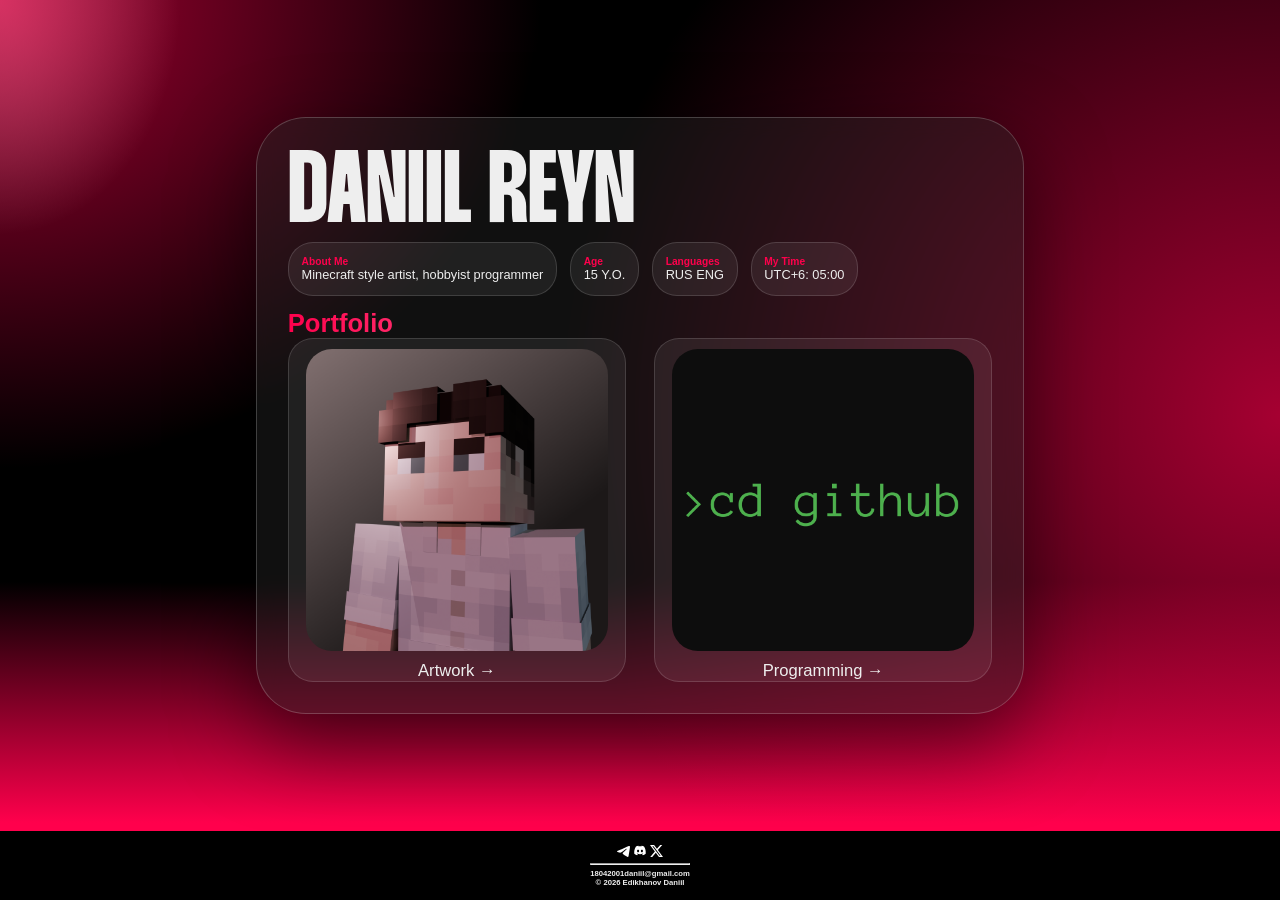
==== commit b02f9983: "adaptability fix and some adittions" ====
--- a/index.html
+++ b/index.html
@@ -4,7 +4,7 @@
     <meta charset="UTF-8" />
     <meta name="viewport" content="width=device-width" />
     <title>Reyn</title>
-    <meta name="description" content="BloodRain Links" />
+    <meta name="description" content="Daniil Reyn website" />
     <meta name="author" content="Edikhanov Daniil" />
 
     <link rel="stylesheet" type="text/css" href="style.css" />
@@ -16,14 +16,10 @@
     <main>
       <div class="blur-box">
         <h1>DANIIL REYN</h1>
-        <h3>Pixel art and Minecraft 3D Artist, Skinmaker</h3>
         <div class="info">
           <div class="info_card blur-card">
             <h4>About Me</h4>
-            <p>
-              Minecraft artist style specializing in custom skins and items,
-              blocks textures. Hobbyist programmer
-            </p>
+            <p>Minecraft style artist, hobbyist programmer</p>
           </div>
 
           <div class="info_card blur-card">
@@ -38,41 +34,19 @@
 
           <div class="info_card blur-card">
             <h4>My Time</h4>
-            <a class="timelink" href="https://time.is/en/UTC%206"
-              >Russia,UTC+6</a
-            >
+            <p>UTC+6: <span id="live-clock"></span></p>
           </div>
         </div>
         <h2 class="gradienttext">Portfolio</h2>
         <div class="cards">
           <a class="card blur-card" href="./skins.html">
-            <img
-              src="./img/artwork.png"
-              height="300"
-              width="300"
-              style="border-radius: 26px; margin: 10px"
-            />
-            Artwork</a
-          >
-
-          <a class="card blur-card" href="https://sketchfab.com/BloodRain121/">
-            <img
-              src="./img/3D_stuff.png"
-              height="300"
-              width="300"
-              style="border-radius: 26px; margin: 10px"
-            />
-            3D Stuff</a
+            <img src="./img/artwork.png" />
+            Artwork →</a
           >
 
           <a class="card blur-card" href="https://github.com/BloodRain121/">
-            <img
-              src="./img/programming.png"
-              height="300"
-              width="300"
-              style="border-radius: 26px; margin: 10px"
-            />
-            Programming</a
+            <img src="./img/programming.png" />
+            Programming →</a
           >
         </div>
       </div>
@@ -90,8 +64,11 @@
         <a href="https://discordapp.com/users/991682497320595500">
           <img src="img/logos/discord_logo.svg" class="linkimg" alt="Discord" />
         </a>
+        <a href="https://x.com/Reyn121_">
+          <img src="img/logos/x_logo.svg" class="linkimg" alt="X" />
+        </a>
         <hr />
-        18042001daniil@gmail.com<br />2026 Edikhanov Daniil
+        18042001daniil@gmail.com<br />© 2026 Edikhanov Daniil
       </h5>
     </footer>
   </body>
--- a/style.css
+++ b/style.css
@@ -1,7 +1,3 @@
-html {
-  scroll-behavior: smooth;
-}
-
 @font-face {
   font-family: "Thunder";
   src: url(./font/Thunder-BoldLC.otf);
@@ -11,9 +7,17 @@
   background-color: var(--highlight);
 }
 
-.info h4::selection {
-  color: var(--font);
-  background-color: var(--highlight);
+::-webkit-scrollbar {
+  background: var(--background);
+}
+
+::-webkit-scrollbar-corner {
+  background: var(--background);
+}
+
+::-webkit-scrollbar-thumb {
+  background: var(--highlight);
+  border-radius: 25px;
 }
 
 :root {
@@ -23,20 +27,63 @@
   --maincolor: rgb(133, 24, 84);
 }
 
+h1 {
+  font-family: "Thunder";
+  color: var(--font);
+  font-size: 8vw;
+  margin: 0;
+}
+
+h1::selection {
+  color: var(--font);
+}
+
+h2 {
+  color: var(--font);
+  font-size: 2vw;
+  margin: 0;
+}
+
+h3 {
+  color: var(--font);
+  font-size: 1vw;
+  margin: 0;
+}
+
+h4 {
+  color: var(--font);
+  font-size: 0.8vw;
+  margin: 0;
+}
+
+h5 {
+  color: var(--font);
+  font-size: 0.6vw;
+  margin: 0;
+}
+
+p {
+  color: var(--font);
+  font-size: 1vw;
+  margin: 0;
+}
+
 a {
-  font-size: 1rem;
+  font-size: 1vw;
   color: var(--font);
   text-decoration: none;
   transition: color 300ms;
 }
 
-a:hover {
-  color: var(--highlight);
-}
-
 body {
+  display: grid;
+  grid-template-rows: 1fr auto;
   font-family: sans-serif;
-  margin: 0;
+  overflow: scroll;
+  scrollbar-color: rgb(255, 0, 0), rgb(47, 0, 255);
+  scrollbar-width: thin;
+  margin: 0;
+  min-height: 100vh;
 }
 
 main {
@@ -45,59 +92,23 @@
   justify-content: center;
   background-image:
     radial-gradient(
-      ellipse 500px 800px at left top,
+      ellipse 30% 40% at left top,
       var(--highlight) -76%,
       transparent 141%
     ),
     radial-gradient(
-      ellipse 800px 1000px at right center,
+      ellipse 10% 20% at left top,
+      var(--font) -100%,
+      transparent 141%
+    ),
+    radial-gradient(
+      ellipse 40% 60% at right center,
       var(--highlight) -76%,
       transparent 141%
     ),
     linear-gradient(0deg, var(--highlight) 1%, var(--background) 30%);
-  padding: 300px;
-  padding-bottom: 100px;
-}
-
-h1 {
-  font-family: "Thunder";
-  color: var(--font);
-  font-size: 20rem;
-  margin: 0;
-}
-
-h1::selection {
-  color: var(--font);
-}
-
-h2 {
-  color: var(--font);
-  font-size: 5rem;
-  margin: 0;
-}
-
-h3 {
-  color: var(--font);
-  font-size: 4rem;
-  margin: 0;
-}
-
-h4 {
-  color: var(--font);
-  font-size: 2rem;
-  margin: 0;
-}
-
-h5 {
-  color: var(--font);
-  font-size: 1rem;
-  margin: 0;
-}
-
-p {
-  color: var(--font);
-  font-size: 3rem;
-  margin: 0;
+  padding: 5%;
+  padding-inline: 20%;
 }
 
 .gradienttext {
@@ -122,8 +133,7 @@
   border-radius: 50px;
   box-shadow: 0 30px 80px rgba(0, 0, 0, 0.5);
   width: 100%;
-  max-width: 2000px;
-  padding: 50px;
+  padding: 4%;
 }
 
 .blur-card {
@@ -135,46 +145,55 @@
 
 .info {
   display: flex;
-  justify-content: start;
-  width: fit-content;
   flex-wrap: wrap;
-  margin-inline: auto;
+  gap: 1vw;
+  padding-bottom: 1vw;
 }
 
 .info_card {
-  font-size: 3em;
-  margin: 10px;
-  padding: 60px;
-}
-
-.info_card:hover {
-  border-color: var(--highlight);
+  padding: 1vw;
+}
+
+.info h4::selection {
+  color: var(--font);
+  background-color: var(--highlight);
+}
+
+.info_card a:hover {
+  color: var(--highlight);
 }
 
 .info h4 {
   color: var(--highlight);
-}
-
-.timelink {
-  font-size: 3rem;
 }
 
 .cards {
   display: grid;
   grid-template-columns: repeat(auto-fit, minmax(240px, 1fr));
-  gap: 20px;
+  gap: 4%;
 }
 
 .card {
-  font-size: 3rem;
+  font-size: 1.3vw;
   display: flex;
   flex-direction: column;
   align-items: center;
 }
 
+.card:hover {
+  border-color: var(--highlight);
+}
+
+.card img {
+  height: auto;
+  width: 90%;
+  border-radius: 26px;
+  margin: 10px;
+}
+
 .linkimg {
-  width: 25px;
-  height: 25px;
+  width: 1vw;
+  height: auto;
 }
 
 footer {
@@ -184,33 +203,37 @@
   justify-content: center;
   width: 100%;
   background-color: var(--background);
-  padding-top: 25px;
-  padding-bottom: 25px;
+  padding-top: 1%;
+  padding-bottom: 1%;
 }
 
 @media (max-width: 900px) and (max-height: 1500px) {
   h1 {
-    font-size: 5rem;
+    font-size: 15vw;
   }
 
   h2 {
-    font-size: 2rem;
+    font-size: 7vw;
   }
 
   h3 {
-    font-size: 1rem;
+    font-size: 5vw;
   }
 
   h4 {
-    font-size: 1rem;
-  }
-
-  .timelink {
-    font-size: 1rem;
+    font-size: 3vw;
+  }
+
+  h5 {
+    font-size: 3vw;
   }
 
   p {
-    font-size: 1rem;
+    font-size: 5vw;
+  }
+
+  a {
+    font-size: 5vw;
   }
 
   main {
@@ -226,13 +249,7 @@
         transparent 141%
       ),
       linear-gradient(0deg, var(--highlight) 1%, var(--background) 15%);
-    padding: 25px;
-    padding-inline: 10px;
-    padding-bottom: 50px;
-  }
-
-  .blur-box {
-    padding: 30px;
+    padding: 4%;
   }
 
   .info_card {
@@ -241,6 +258,10 @@
     margin: 5px;
   }
 
+  .cards {
+    padding-bottom: 5vw;
+  }
+
   .card {
     font-size: 1rem;
   }
